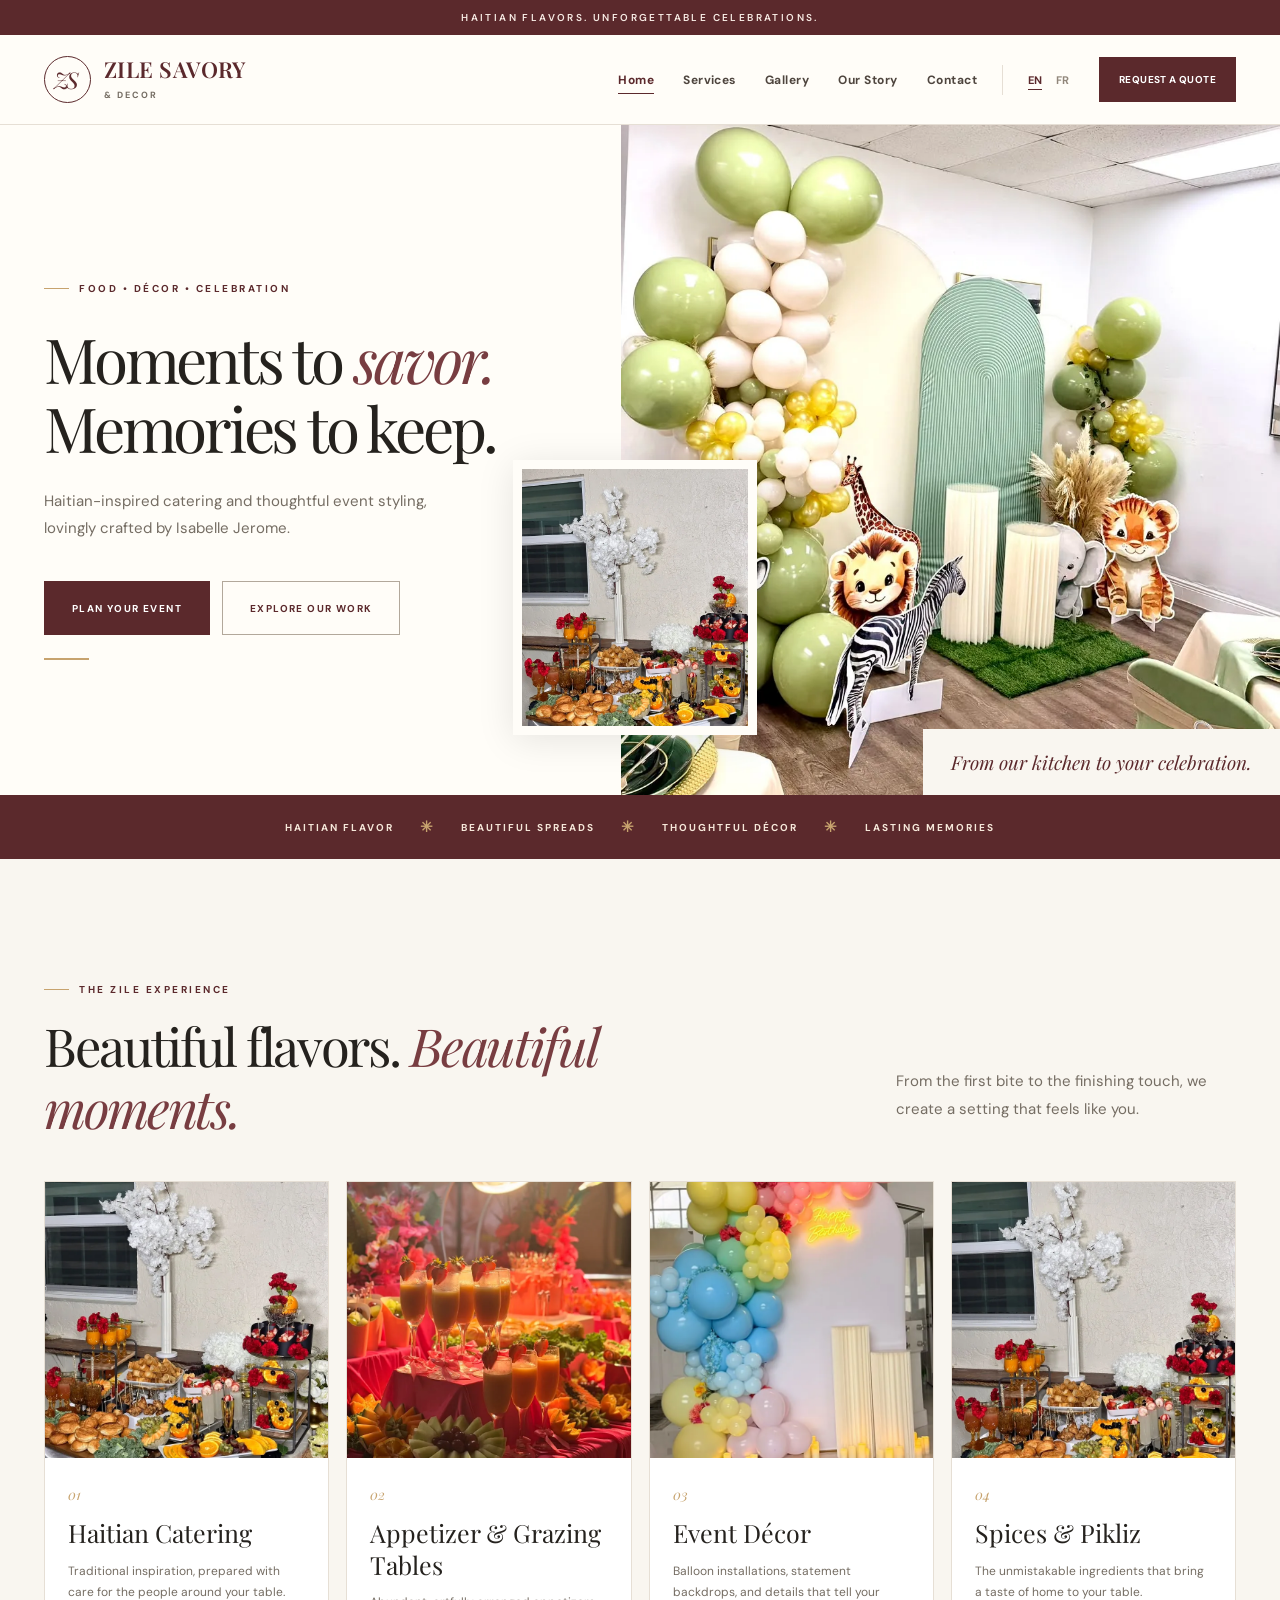
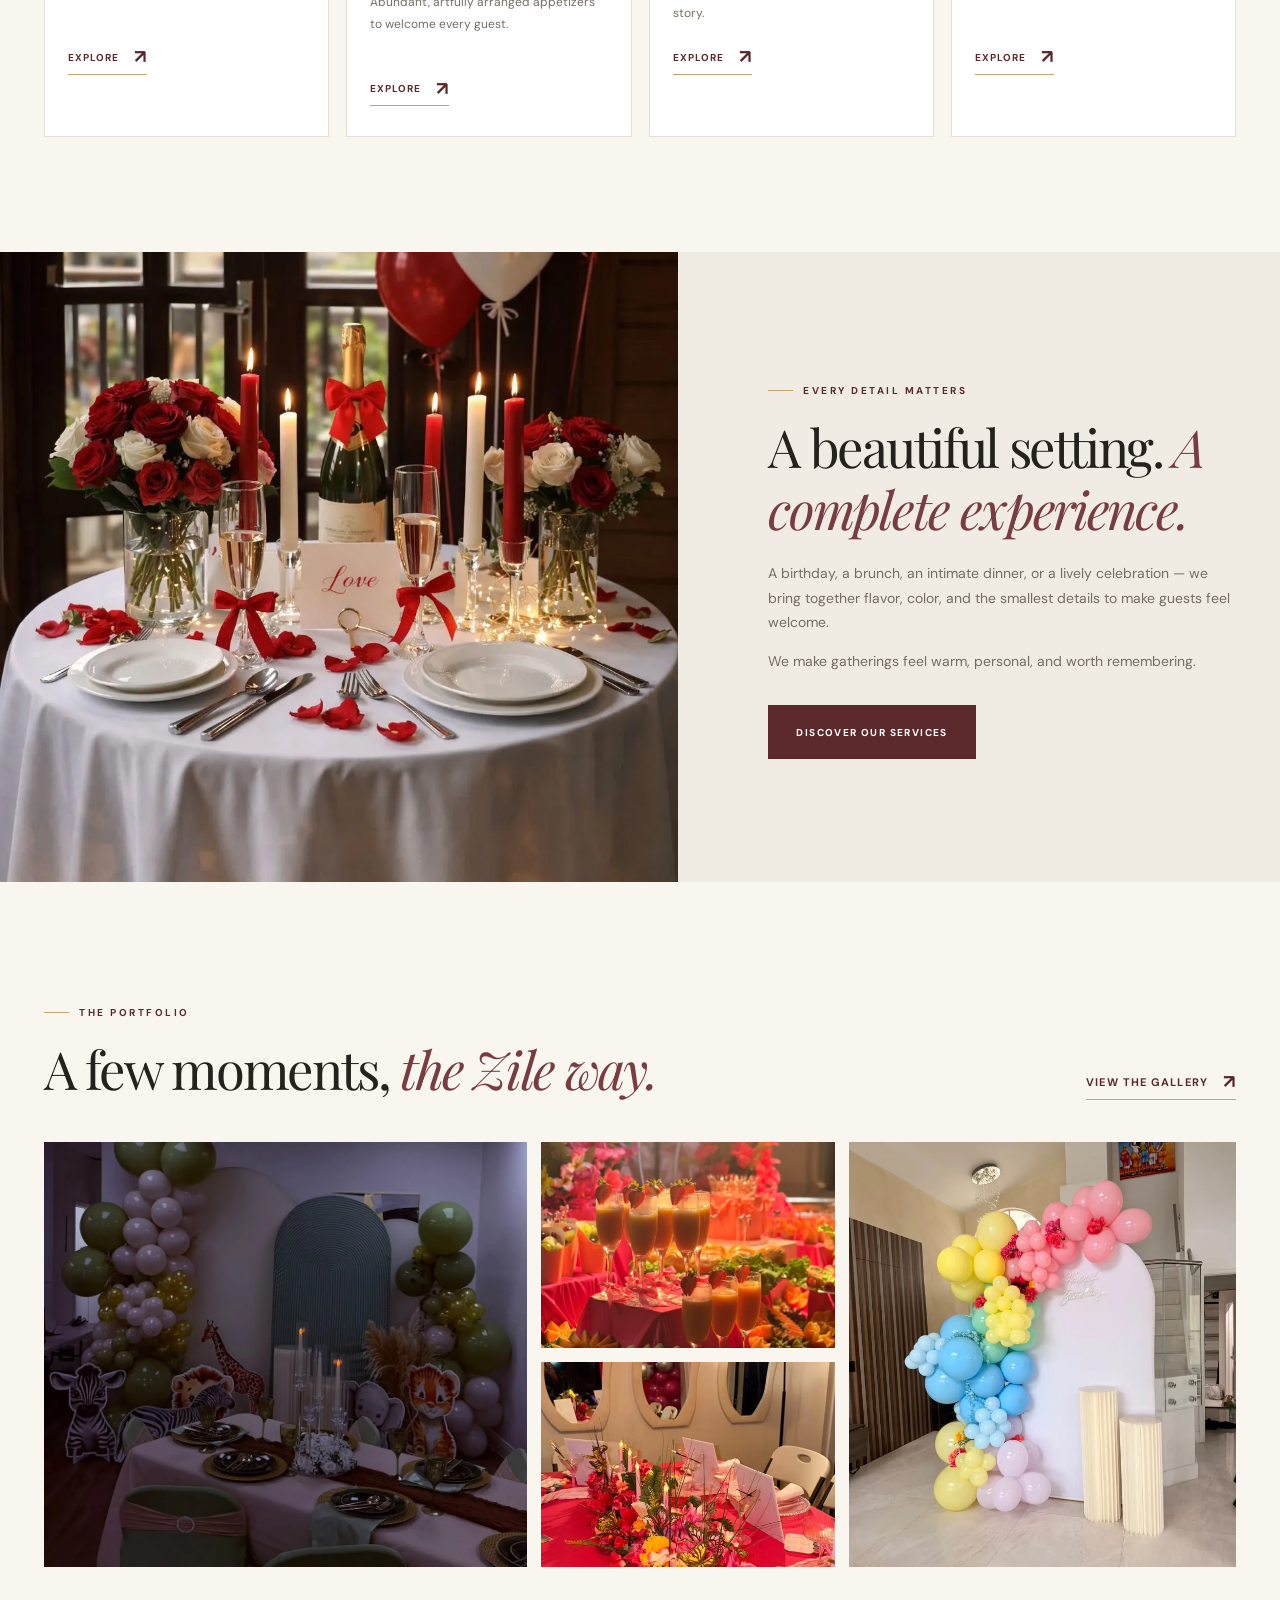
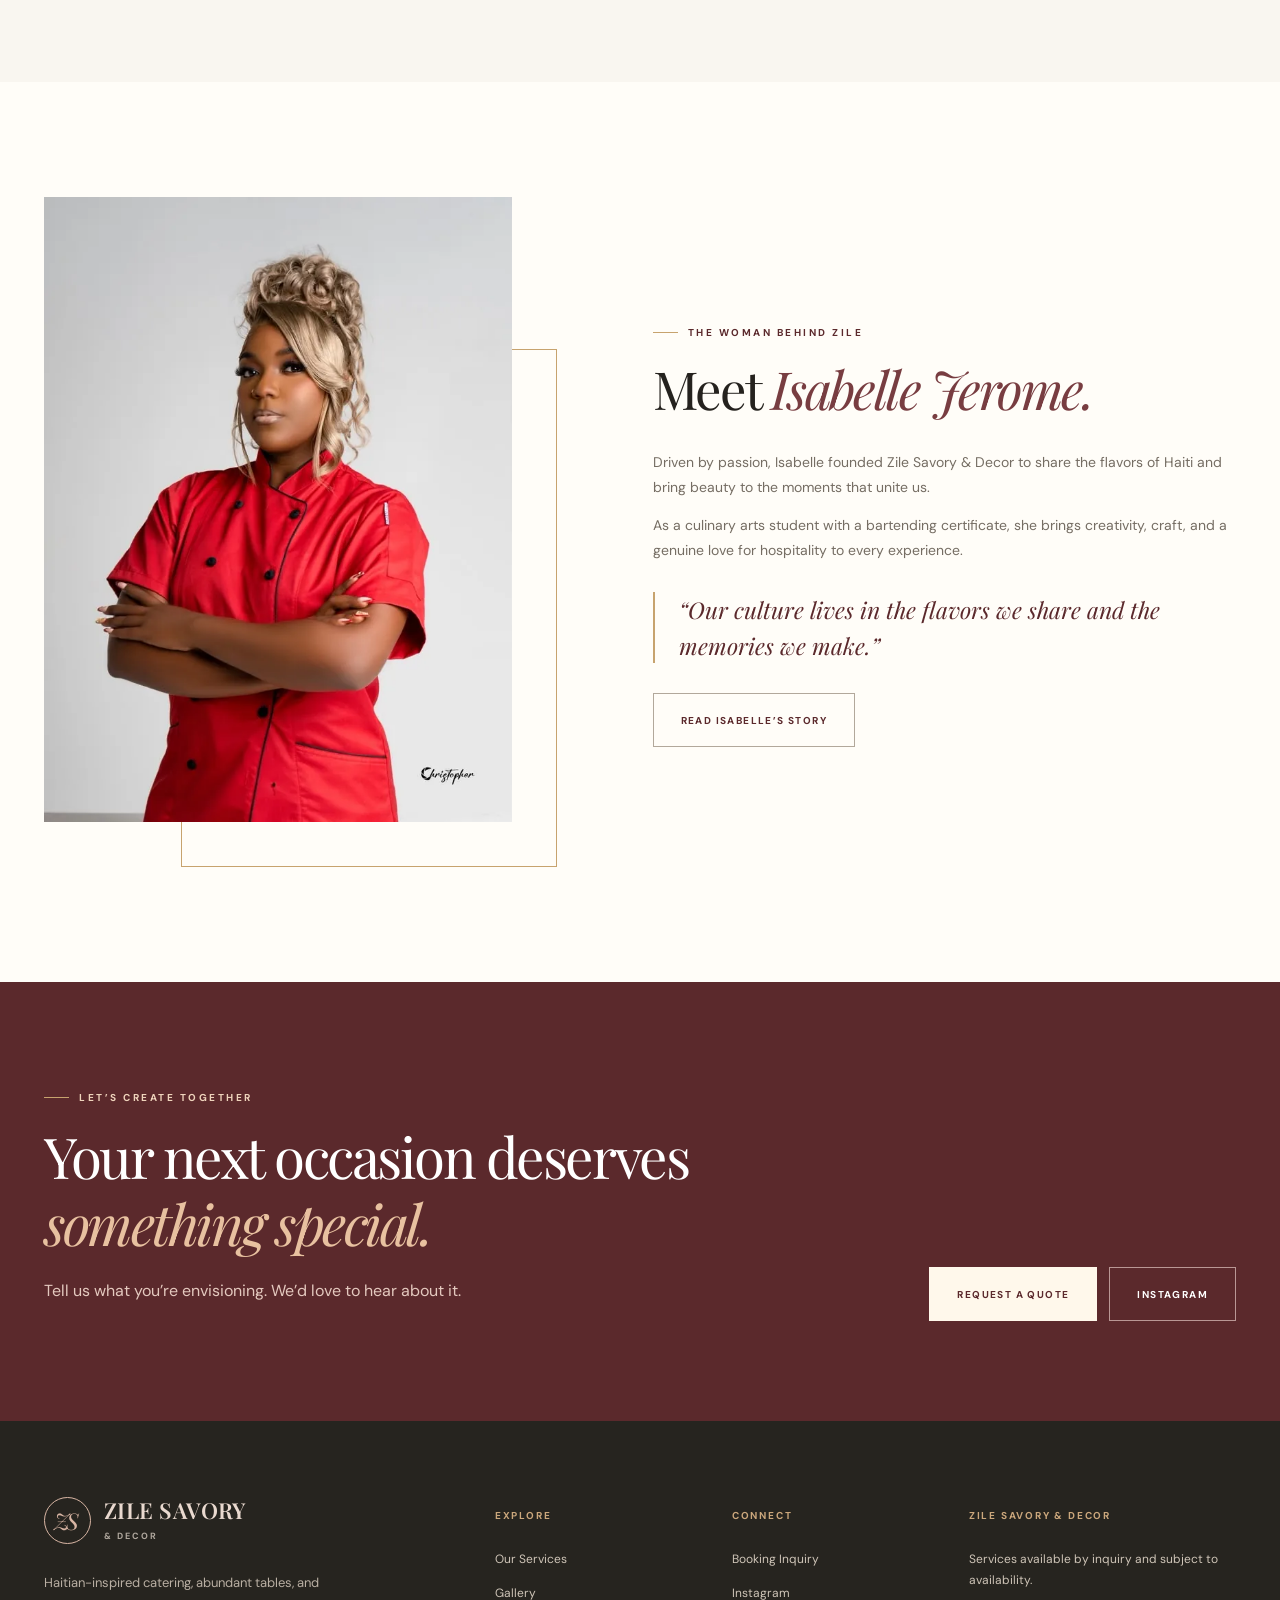
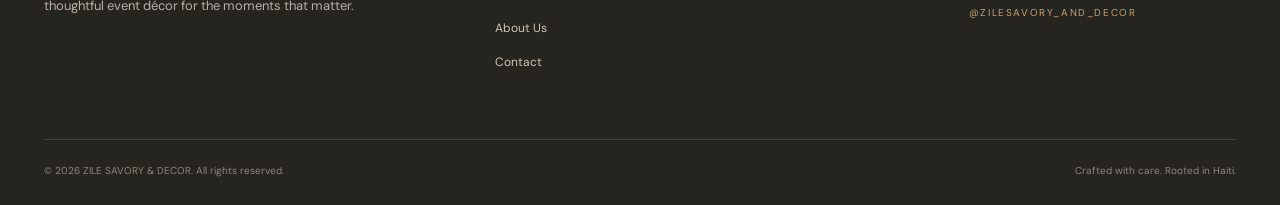
==== index.html @ 5a70cb12 "Launch Zile Savory & Decor bilingual website with portfolio photos" ====
<!doctype html><html lang="en"><head><meta charset="utf-8"><meta name="viewport" content="width=device-width, initial-scale=1"><meta name="theme-color" content="#5b292c"><title>ZILE SAVORY & DECOR | Haitian Catering & Event Décor</title><meta name="description" content="Zile Savory &amp; Decor by Isabelle Jerome: Haitian-inspired catering, elegant appetizer tables, event decorations, and authentic flavors."><meta property="og:type" content="website"><meta property="og:title" content="ZILE SAVORY &amp; DECOR | Haitian Catering &amp; Event Décor"><meta property="og:description" content="Zile Savory &amp; Decor by Isabelle Jerome: Haitian-inspired catering, elegant appetizer tables, event decorations, and authentic flavors."><meta property="og:image" content="assets/hero-decor.webp"><link rel="icon" href="assets/favicon.svg" type="image/svg+xml"><link rel="stylesheet" href="css/style.css"><link rel="preconnect" href="https://fonts.googleapis.com"><link rel="preconnect" href="https://fonts.gstatic.com" crossorigin>
<script type="application/ld+json">{"@context":"https://schema.org","@type":"Organization","name":"ZILE SAVORY & DECOR","description":"Haitian-inspired catering and event decoration by Isabelle Jerome.","founder":{"@type":"Person","name":"Isabelle Jerome"},"sameAs":["https://www.instagram.com/zilesavory_and_decor/"]}</script></head><body data-page="home"><a class="skip-link" href="#main">Skip to content</a><div class="topline" data-i18n="topline">Haitian flavors. Unforgettable celebrations.</div>
<header class="site-header"><div class="container header-inner"><a class="brand" href="index.html" aria-label="Zile Savory and Decor home"><span class="brand-symbol" aria-hidden="true">ZS</span><span><span class="brand-name">ZILE SAVORY</span><span class="brand-sub">&amp; DECOR</span></span></a>
<div class="header-right"><nav class="nav" id="main-nav" aria-label="Main navigation"><a class="nav-link" href="index.html" aria-current=page data-i18n="nav.home">Home</a><a class="nav-link" href="services.html"  data-i18n="nav.services">Services</a><a class="nav-link" href="gallery.html"  data-i18n="nav.gallery">Gallery</a><a class="nav-link" href="about.html"  data-i18n="nav.about">Our Story</a><a class="nav-link" href="contact.html"  data-i18n="nav.contact">Contact</a></nav><div class="language-switch" aria-label="Language"><button type="button" data-language="en" aria-pressed="true">EN</button><button type="button" data-language="fr" aria-pressed="false">FR</button></div><a class="header-cta" href="https://form.jotform.com/261891107330048" target="_blank" rel="noopener noreferrer" data-i18n="nav.quote">Request a Quote</a><button type="button" class="menu-toggle" aria-expanded="false" aria-label="Open menu" aria-controls="main-nav"><span class="menu-lines"></span></button></div></div></header><main id="main">
<section class="hero"><div class="hero-grid"><div class="hero-content"><span class="kicker" data-i18n="hero.kicker">Food • Décor • Celebration</span><h1 class="display" data-i18n-html="hero.title">Moments to <em>savor.</em> Memories to keep.</h1><p class="body-intro" data-i18n="hero.intro">Haitian-inspired catering and thoughtful event styling, lovingly crafted by Isabelle Jerome.</p><div class="hero-actions"><a class="btn btn-primary" href="https://form.jotform.com/261891107330048" target="_blank" rel="noopener noreferrer" data-i18n="action.plan">Plan Your Event</a><a class="btn btn-outline" href="gallery.html" data-i18n="action.work">Explore Our Work</a></div><div class="accent-rule"></div></div>
<div class="hero-image-wrap"><img class="hero-main" src="assets/hero-decor.webp" alt="Sage green and cream safari balloon event decor" fetchpriority=high decoding="async" width="900" height="1100"><img class="hero-second" src="assets/catering-buffet.webp" alt="Beautifully arranged colorful catering buffet" fetchpriority=high decoding="async" width="900" height="1100"><div class="hero-image-caption" data-i18n="hero.caption">From our kitchen to your celebration.</div></div></div></section>
<div class="strip"><div class="container strip-inner"><span data-i18n="strip.one">Haitian Flavor</span><i>✳</i><span data-i18n="strip.two">Beautiful Spreads</span><i>✳</i><span data-i18n="strip.three">Thoughtful Décor</span><i>✳</i><span data-i18n="strip.four">Lasting Memories</span></div></div>
<section class="section"><div class="container"><div class="section-header"><div><span class="kicker" data-i18n="services.kicker">The Zile Experience</span><h2 class="section-title" data-i18n-html="services.title">Beautiful flavors. <em>Beautiful moments.</em></h2></div><p class="body-intro" data-i18n="services.intro">From the first bite to the finishing touch, we create a setting that feels like you.</p></div><div class="service-grid">
<article class="service-card"><a href="services.html"><div class="image-frame"><img class="" src="assets/catering-spread.webp" alt="Catered buffet of fruit, pastries, and appetizers" loading=lazy decoding="async" width="900" height="1100"></div></a><div class="service-card-body"><span class="service-number">01</span><h3 data-i18n="services.catering">Haitian Catering</h3><p data-i18n="services.catering.desc">Traditional inspiration, prepared with care for the people around your table.</p><a class="text-link" href="services.html"><span data-i18n="action.learn">Explore</span> <span class="arrow" aria-hidden="true">↗</span></a></div></article>
<article class="service-card"><a href="services.html"><div class="image-frame"><img class="" src="assets/pink-catering.webp" alt="Styled celebratory appetizer and drinks station" loading=lazy decoding="async" width="900" height="1100"></div></a><div class="service-card-body"><span class="service-number">02</span><h3 data-i18n="services.grazing">Appetizer & Grazing Tables</h3><p data-i18n="services.grazing.desc">Abundant, artfully arranged appetizers to welcome every guest.</p><a class="text-link" href="services.html"><span data-i18n="action.learn">Explore</span> <span class="arrow" aria-hidden="true">↗</span></a></div></article>
<article class="service-card"><a href="services.html"><div class="image-frame"><img class="" src="assets/pastel-celebration.webp" alt="Colorful balloon installation around birthday backdrop" loading=lazy decoding="async" width="900" height="1100"></div></a><div class="service-card-body"><span class="service-number">03</span><h3 data-i18n="services.decor">Event Décor</h3><p data-i18n="services.decor.desc">Balloon installations, statement backdrops, and details that tell your story.</p><a class="text-link" href="services.html"><span data-i18n="action.learn">Explore</span> <span class="arrow" aria-hidden="true">↗</span></a></div></article>
<article class="service-card"><a href="services.html"><div class="image-frame"><img class="" src="assets/catering-buffet.webp" alt="Haitian-inspired culinary display with vibrant food" loading=lazy decoding="async" width="900" height="1100"></div></a><div class="service-card-body"><span class="service-number">04</span><h3 data-i18n="services.pikliz">Spices & Pikliz</h3><p data-i18n="services.pikliz.desc">The unmistakable ingredients that bring a taste of home to your table.</p><a class="text-link" href="services.html"><span data-i18n="action.learn">Explore</span> <span class="arrow" aria-hidden="true">↗</span></a></div></article>
</div></div></section>
<section class="pale-section story-split"><div><img class="story-photo" src="assets/romantic-dining.webp" alt="Elegant romantic dinner with red roses, candles, white tablecloth, and balloons" loading=lazy decoding="async" width="900" height="1100"></div><div class="story-copy"><span class="kicker" data-i18n="story.kicker">Every Detail Matters</span><h2 class="section-title" data-i18n-html="story.title">A beautiful setting. <em>A complete experience.</em></h2><p data-i18n="story.text1">A birthday, a brunch, an intimate dinner, or a lively celebration — we bring together flavor, color, and the smallest details to make guests feel welcome.</p><p data-i18n="story.text2">We make gatherings feel warm, personal, and worth remembering.</p><a class="btn btn-primary" href="services.html" data-i18n="story.cta">Discover Our Services</a></div></section>
<section class="section"><div class="container"><div class="section-header"><div><span class="kicker" data-i18n="gallery.kicker">The Portfolio</span><h2 class="section-title" data-i18n-html="gallery.title">A few moments, <em>the Zile way.</em></h2></div><a class="text-link" href="gallery.html"><span data-i18n="gallery.all">View the Gallery</span> <span class="arrow">↗</span></a></div><div class="gallery-preview"><a href="gallery.html"><img class="" src="assets/safari-party.webp" alt="Safari first birthday event styling with green balloons" loading=lazy decoding="async" width="900" height="1100"><span class="gallery-overlay" data-i18n="gallery.decor">Event Décor</span></a><div class="mini-column"><a href="gallery.html"><img class="" src="assets/pink-catering.webp" alt="Vivid pink catering display and drinks" loading=lazy decoding="async" width="900" height="1100"><span class="gallery-overlay" data-i18n="gallery.food">Catering</span></a><a href="gallery.html"><img class="" src="assets/floral-tablescape.webp" alt="Pink floral table setting" loading=lazy decoding="async" width="900" height="1100"><span class="gallery-overlay" data-i18n="gallery.table">Table Styling</span></a></div><a href="gallery.html"><img class="" src="assets/pastel-details.webp" alt="Pastel balloon arrangement with white backdrop" loading=lazy decoding="async" width="900" height="1100"><span class="gallery-overlay" data-i18n="gallery.decor">Event Décor</span></a></div></div></section>
<section class="section founder-section"><div class="container founder-layout"><div class="founder-image"><img class="" src="assets/isabelle-chef-crossed.webp" alt="Isabelle Jerome in red chef uniform, arms crossed" loading=lazy decoding="async" width="900" height="1100"></div><div class="founder-copy"><span class="kicker" data-i18n="founder.kicker">The Woman Behind Zile</span><h2 class="section-title" data-i18n-html="founder.title">Meet <em>Isabelle Jerome.</em></h2><p data-i18n="founder.p1">Driven by passion, Isabelle founded Zile Savory & Decor to share the flavors of Haiti and bring beauty to the moments that unite us.</p><p data-i18n="founder.p2">As a culinary arts student with a bartending certificate, she brings creativity, craft, and a genuine love for hospitality to every experience.</p><blockquote class="quote" data-i18n="founder.quote">“Our culture lives in the flavors we share and the memories we make.”</blockquote><a class="btn btn-outline" href="about.html" data-i18n="founder.cta">Read Isabelle’s Story</a></div></div></section>
<section class="cta-band"><div class="container cta-layout"><div><span class="kicker kicker-light" data-i18n="cta.kicker">Let’s Create Together</span><h2 class="section-title" data-i18n-html="cta.title">Your next occasion deserves <em>something special.</em></h2><p data-i18n="cta.text">Tell us what you’re envisioning. We’d love to hear about it.</p></div><div class="cta-actions"><a class="btn btn-light" href="https://form.jotform.com/261891107330048" target="_blank" rel="noopener noreferrer" data-i18n="cta.quote">Request a Quote</a><a class="btn btn-outline-light" href="https://www.instagram.com/zilesavory_and_decor/" target="_blank" rel="noopener noreferrer" data-i18n="cta.instagram">Instagram</a></div></div></section></main><footer class="site-footer"><div class="container"><div class="footer-grid"><div><a class="brand" href="index.html"><span class="brand-symbol" aria-hidden="true">ZS</span><span><span class="brand-name">ZILE SAVORY</span><span class="brand-sub">&amp; DECOR</span></span></a><p class="footer-intro" data-i18n="footer.desc">Haitian-inspired catering, abundant tables, and thoughtful event décor for the moments that matter.</p></div>
<div><p class="footer-heading" data-i18n="footer.explore">Explore</p><div class="footer-links"><a href="services.html" data-i18n="footer.services">Our Services</a><a href="gallery.html" data-i18n="footer.gallery">Gallery</a><a href="about.html" data-i18n="footer.about">About Us</a><a href="contact.html" data-i18n="footer.contact">Contact</a></div></div>
<div><p class="footer-heading" data-i18n="footer.connect">Connect</p><div class="footer-links"><a href="https://form.jotform.com/261891107330048" target="_blank" rel="noopener noreferrer" data-i18n="footer.booking">Booking Inquiry</a><a href="https://www.instagram.com/zilesavory_and_decor/" target="_blank" rel="noopener noreferrer" data-i18n="footer.social">Instagram</a></div></div>
<div><p class="footer-heading">ZILE SAVORY &amp; DECOR</p><p class="footer-text" data-i18n="footer.availability">Services available by inquiry and subject to availability.</p><p class="announcement social-handle">@zilesavory_and_decor</p></div></div>
<div class="footer-bottom"><span>© <span data-year>2026</span> ZILE SAVORY &amp; DECOR. <span data-i18n="footer.rights">All rights reserved.</span></span><span>Crafted with care. Rooted in Haiti.</span></div></div></footer><script defer src="js/main.js"></script></body></html>
---- css/style.css ----
@import url('https://fonts.googleapis.com/css2?family=DM+Sans:wght@400;500;600;700&family=Playfair+Display:ital,wght@0,400;0,500;0,600;0,700;1,400;1,500&display=swap');
:root{--cream:#f9f6f0;--paper:#fffdf8;--ink:#25221e;--muted:#756d63;--wine:#5b292c;--wine2:#783d41;--olive:#4f5747;--gold:#c7a36e;--line:#e6dfd5;--serif:'Playfair Display',Georgia,serif;--sans:'DM Sans',Arial,sans-serif}
*{box-sizing:border-box}html{scroll-behavior:smooth}body{margin:0;color:var(--ink);font-family:var(--sans);background:var(--cream);-webkit-font-smoothing:antialiased}img{display:block;max-width:100%}button,input,select,textarea{font:inherit}a{color:inherit;text-decoration:none}button{cursor:pointer}h1,h2,h3,h4,p{margin-top:0}p{line-height:1.75}::selection{background:#e8d6c5;color:var(--wine)}.container{width:min(1290px,calc(100% - 88px));margin-inline:auto}.skip-link{position:absolute;left:16px;top:-100px;padding:12px;background:#fff;z-index:300}.skip-link:focus{top:16px}
.topline{background:var(--wine);color:#f7ebe4;text-align:center;font-size:10px;font-weight:600;letter-spacing:.24em;text-transform:uppercase;padding:11px 14px}.site-header{height:90px;background:var(--paper);border-bottom:1px solid var(--line);position:relative;z-index:100}.header-inner{height:100%;display:flex;justify-content:space-between;align-items:center;gap:24px}.brand{display:inline-flex;align-items:center;gap:13px;flex-shrink:0}.brand-symbol{border:1px solid var(--wine);border-radius:100px;width:47px;height:47px;display:grid;place-items:center;color:var(--wine);font:italic 23px var(--serif);letter-spacing:-.10em;padding-right:4px}.brand-name{font-family:var(--serif);font-size:22px;font-weight:600;line-height:1;letter-spacing:.02em;color:var(--wine)}.brand-sub{font-family:var(--sans);display:block;font-size:9px;text-transform:uppercase;letter-spacing:.23em;color:var(--muted);padding-top:6px;font-weight:700}.header-right{display:flex;align-items:center;gap:25px}.nav{display:flex;align-items:center;gap:29px}.nav-link{position:relative;color:#4e453e;font-size:12px;font-weight:700;letter-spacing:.04em;padding:15px 0}.nav-link::after{content:'';position:absolute;height:1px;left:0;bottom:9px;width:0;background:var(--wine);transition:width .2s}.nav-link:hover::after,.nav-link[aria-current="page"]::after{width:100%}.nav-link[aria-current="page"]{color:var(--wine)}.language-switch{display:flex;gap:4px;border-left:1px solid var(--line);padding-left:20px}.language-switch button{border:0;background:transparent;color:#91877b;padding:8px 5px;font-size:11px;font-weight:700}.language-switch button[aria-pressed="true"]{color:var(--wine);text-decoration:underline;text-underline-offset:5px}.header-cta{border:1px solid var(--wine);background:var(--wine);color:#fff;padding:15px 19px;letter-spacing:.04em;text-transform:uppercase;font-size:10px;font-weight:700;white-space:nowrap;transition:background .2s,color .2s}.header-cta:hover{background:transparent;color:var(--wine)}.menu-toggle{display:none;background:transparent;border:0;color:var(--wine);width:34px;height:34px;align-items:center;justify-content:center}.menu-lines{width:23px;height:2px;background:currentColor;position:relative;display:block}.menu-lines::before,.menu-lines::after{content:'';width:23px;height:2px;background:currentColor;position:absolute;left:0}.menu-lines::before{top:-7px}.menu-lines::after{top:7px}
.kicker{display:inline-flex;align-items:center;gap:10px;color:var(--wine);text-transform:uppercase;letter-spacing:.25em;font-size:10px;font-weight:700;line-height:1.7}.kicker::before{content:'';display:block;width:25px;height:1px;background:var(--gold)}.kicker-light{color:#ebd5bc}.display{font-family:var(--serif);font-weight:400;letter-spacing:-.052em;line-height:1.11}.display em,.section-title em{font-style:italic;font-weight:400;color:var(--wine2)}.section-title{font-family:var(--serif);font-weight:400;letter-spacing:-.044em;line-height:1.18;font-size:clamp(36px,4.1vw,60px);margin:17px 0 21px}.body-intro{font-size:15px;color:var(--muted);line-height:1.85;max-width:550px}.btn{display:inline-flex;justify-content:center;align-items:center;gap:15px;min-height:54px;padding:16px 27px;border:1px solid transparent;font-weight:700;font-size:10px;text-transform:uppercase;letter-spacing:.14em;transition:background .25s,transform .25s,color .25s,border-color .25s}.btn:hover{transform:translateY(-2px)}.btn-primary{background:var(--wine);color:white;border-color:var(--wine)}.btn-primary:hover{background:var(--wine2)}.btn-outline{border-color:#b2a89b;color:var(--wine);background:transparent}.btn-outline:hover{border-color:var(--wine)}.btn-light{background:#fff8eb;color:var(--wine)}.btn-outline-light{color:#fff;border-color:#b99795}.btn-outline-light:hover{background:#fff;color:var(--wine)}.text-link{display:inline-flex;align-items:center;gap:15px;border-bottom:1px solid var(--gold);padding-bottom:10px;font-size:11px;font-weight:700;letter-spacing:.10em;text-transform:uppercase;color:var(--wine)}.arrow{font-size:19px;line-height:0}
.hero{background:var(--paper);overflow:hidden}.hero-grid{display:grid;grid-template-columns:44% 56%;min-height:670px}.hero-content{padding:100px 3vw 80px max(44px,calc((100vw - 1290px)/2));display:flex;flex-direction:column;justify-content:center;align-items:flex-start}.hero-content h1{font-size:clamp(48px,4.85vw,81px);max-width:690px;margin:28px -85px 25px 0;position:relative;z-index:1}.hero-content .body-intro{max-width:430px}.hero-actions{display:flex;gap:12px;flex-wrap:wrap;margin-top:23px}.hero-image-wrap{position:relative;min-height:670px}.hero-main{position:absolute;inset:0 0 0 8%;width:92%;height:100%;object-fit:cover;object-position:50% 50%}.hero-second{position:absolute;left:-7%;bottom:9%;width:34%;height:41%;object-fit:cover;object-position:center;border:9px solid var(--paper);box-shadow:0 5px 35px #0000001a}.hero-image-caption{position:absolute;bottom:0;right:0;padding:20px 28px;background:var(--cream);font-family:var(--serif);font-size:19px;font-style:italic;color:var(--wine)}.accent-rule{width:45px;height:2px;background:var(--gold);margin-top:23px}
.strip{background:var(--wine);color:#f6e8da;padding:22px 0}.strip-inner{display:flex;justify-content:center;align-items:center;gap:26px;text-align:center;flex-wrap:wrap;font-size:10px;letter-spacing:.20em;text-transform:uppercase;font-weight:700}.strip i{font-style:normal;color:var(--gold);font-size:15px}
.section{padding:115px 0}.section-compact{padding:85px 0}.section-header{display:flex;justify-content:space-between;align-items:end;gap:20px;margin-bottom:42px}.section-header .section-title{max-width:670px;margin-bottom:0}.section-header .body-intro{max-width:340px}.service-grid{display:grid;grid-template-columns:repeat(4,minmax(0,1fr));gap:17px}.service-card{background:#fff;border:1px solid var(--line);transition:transform .25s,box-shadow .25s}.service-card:hover{transform:translateY(-4px);box-shadow:0 12px 30px #382c2214}.service-card .image-frame{height:276px;overflow:hidden}.service-card img{width:100%;height:100%;object-fit:cover;transition:transform .5s}.service-card:hover img{transform:scale(1.035)}.service-card-body{padding:26px 23px 30px}.service-number{font-family:var(--serif);font-style:italic;color:var(--gold);font-size:14px}.service-card h3{font:400 25px/1.27 var(--serif);margin:12px 0}.service-card p{font-size:12px;color:var(--muted);line-height:1.78;margin-bottom:20px;min-height:64px}.service-card .text-link{font-size:10px}.pale-section{background:#f1ece3}.story-split{display:grid;grid-template-columns:53% 47%;align-items:center}.story-photo{height:630px;width:100%;object-fit:cover}.story-copy{padding:70px max(42px,calc((100vw - 1290px)/2)) 70px 90px}.story-copy p{max-width:470px;color:var(--muted);font-size:14px}.story-copy .btn{margin-top:18px}.photo-kicker{margin:14px 0 0;font-size:10px;letter-spacing:.18em;color:var(--muted);text-transform:uppercase}.gallery-preview{display:grid;grid-template-columns:1.25fr .76fr 1fr;grid-template-rows:minmax(0,1fr);gap:14px;height:425px}.gallery-preview a{display:block;overflow:hidden;position:relative;min-height:0;height:100%}.gallery-preview img{height:100%;width:100%;object-fit:cover;transition:transform .5s}.gallery-preview a:hover img{transform:scale(1.04)}.gallery-preview .mini-column{display:grid;min-height:0;gap:14px;grid-template-rows:minmax(0,1fr) minmax(0,1fr)}.gallery-overlay{position:absolute;inset:auto 0 0;background:linear-gradient(transparent,#1b1518aa);color:#fff;padding:38px 20px 17px;font-size:12px;font-weight:700;letter-spacing:.07em;opacity:0;transition:opacity .2s}.gallery-preview a:hover .gallery-overlay{opacity:1}.founder-section{background:var(--paper)}.founder-layout{display:grid;grid-template-columns:.88fr 1fr;gap:8%;align-items:center}.founder-image{position:relative;padding:0 45px 45px 0}.founder-image img{height:625px;width:100%;object-fit:cover;object-position:top center;position:relative;z-index:1}.founder-image::after{content:'';position:absolute;right:0;bottom:0;width:73%;height:77%;border:1px solid var(--gold)}.founder-copy .section-title{margin-bottom:30px}.founder-copy p{font-size:14px;color:var(--muted)}.signature{font:italic 30px var(--serif);color:var(--wine);margin:23px 0}.quote{border-left:2px solid var(--gold);padding-left:24px;font:italic 23px/1.55 var(--serif);color:var(--wine);margin:30px 0}.cta-band{background:var(--wine);padding:100px 0;color:#fff}.cta-layout{display:flex;align-items:end;justify-content:space-between;gap:28px}.cta-layout .section-title{font-size:clamp(40px,4.4vw,65px);max-width:750px;color:#fff}.cta-layout .section-title em{color:#e8c1a0}.cta-layout .kicker{color:#efd4bc}.cta-layout p{color:#e4c9bf;max-width:580px}.cta-actions{display:flex;gap:12px;flex-wrap:wrap}
.page-hero{background:var(--paper);padding:100px 0 90px}.page-hero .display{font-size:clamp(54px,6.3vw,98px);max-width:920px;margin:28px 0}.page-hero .body-intro{max-width:680px}.page-hero-inner{display:grid;grid-template-columns:62% 38%;align-items:end;gap:45px}.page-hero-image{aspect-ratio:1.09;object-fit:cover;width:100%;height:100%;max-height:350px}.page-note{font:italic 22px var(--serif);color:var(--wine);margin:0 0 8px}.service-feature{display:grid;grid-template-columns:1fr 1fr;gap:8%;align-items:center;margin-bottom:95px}.service-feature:nth-child(even) .service-feature-media{order:2}.service-feature:last-child{margin-bottom:0}.service-feature-media{position:relative}.service-feature-media img{width:100%;height:540px;object-fit:cover}.service-feature-copy{max-width:500px}.service-feature-copy .section-title{font-size:clamp(37px,4vw,58px)}.service-feature-copy p{color:var(--muted);font-size:14px}.service-feature-copy .text-link{margin-top:15px}.feature-eyebrow{font:italic 16px var(--serif);color:var(--gold);margin-bottom:20px}.service-feature.media-second{grid-template-columns:1fr 1fr}.service-feature.media-second .service-feature-media{order:2}.availability-note{background:#eee7dc;border-top:1px solid var(--line);padding:45px;text-align:center;font-size:13px;color:var(--muted)}
.gallery-page-controls{display:flex;gap:8px;flex-wrap:wrap;margin-bottom:35px}.filter-btn{border:1px solid #cfc7be;background:transparent;color:#6c625b;font-size:11px;font-weight:700;padding:12px 20px;letter-spacing:.08em;text-transform:uppercase}.filter-btn[aria-pressed="true"]{border-color:var(--wine);background:var(--wine);color:#fff}.portfolio-grid{display:grid;grid-template-columns:repeat(3,minmax(0,1fr));gap:17px}.portfolio-card{margin:0;position:relative;cursor:zoom-in}.portfolio-card[hidden]{display:none}.portfolio-card img{width:100%;height:420px;object-fit:cover;transition:filter .2s}.portfolio-card:hover img{filter:brightness(.88)}.portfolio-card figcaption{display:flex;justify-content:space-between;gap:12px;padding:16px 2px 30px;font:16px var(--serif)}.portfolio-card .category{font:600 10px var(--sans);text-transform:uppercase;letter-spacing:.15em;color:var(--muted)}.lightbox{position:fixed;inset:0;z-index:1000;background:#191411ef;display:none;align-items:center;justify-content:center;flex-direction:column;padding:55px 20px 25px}.lightbox.is-open{display:flex}.lightbox img{width:auto;max-width:92vw;max-height:80vh;object-fit:contain}.lightbox-close{position:absolute;right:24px;top:15px;color:#fff;background:transparent;border:1px solid #ffffff55;padding:9px 15px;font-size:22px}.lightbox-caption{color:#f6eee5;margin:18px 0 0;font-size:12px}
.about-grid{display:grid;grid-template-columns:42% 49%;gap:9%;align-items:center}.about-grid img{width:100%;height:710px;object-fit:cover;object-position:top}.about-grid p{color:var(--muted);font-size:14px}.about-grid .section-title{font-size:clamp(40px,4.8vw,67px)}.portrait-pair{display:grid;grid-template-columns:1.1fr .9fr;gap:17px;margin-top:75px}.portrait-pair img{height:570px;width:100%;object-fit:cover;object-position:top}.values-grid{display:grid;grid-template-columns:repeat(3,1fr);gap:24px}.value-card{border-top:1px solid var(--gold);padding:26px 20px 0 0}.value-card span{font:italic 20px var(--serif);color:var(--wine)}.value-card h3{font:400 29px var(--serif);margin:16px 0 10px}.value-card p{font-size:13px;color:var(--muted)}
.contact-grid{display:grid;grid-template-columns:1fr .88fr;gap:9%;align-items:start}.contact-card{background:#fff;border:1px solid var(--line);padding:50px}.contact-card h2{font:400 43px/1.2 var(--serif);margin:0 0 20px}.contact-card p{color:var(--muted);font-size:14px}.contact-links{display:grid;gap:11px;margin-top:28px}.contact-links .btn{width:100%;min-height:57px}.contact-contactline{border-top:1px solid var(--line);padding-top:25px;margin-top:28px}.contact-contactline strong{font:400 21px var(--serif);color:var(--wine)}.steps{list-style:none;margin:28px 0 0;padding:0}.steps li{display:flex;gap:22px;border-top:1px solid var(--line);padding:23px 0}.steps li b{font:italic 26px var(--serif);color:var(--gold);font-weight:400}.steps h3{font:400 22px var(--serif);margin:1px 0 8px}.steps p{font-size:13px;color:var(--muted);margin:0}.contact-side-photo{height:430px;width:100%;object-fit:cover;margin-top:40px}.faq{margin-top:75px;display:grid;grid-template-columns:.75fr 1.25fr;gap:65px}.faq-item{border-top:1px solid var(--line);padding:23px 0}.faq-item h3{font:400 23px var(--serif);margin-bottom:9px}.faq-item p{font-size:13px;color:var(--muted);margin:0}
.site-footer{background:#26241f;color:#eee9e1;padding:76px 0 28px}.footer-grid{display:grid;grid-template-columns:1.5fr .7fr .7fr 1fr;gap:50px}.site-footer .brand-name{color:#e9d9cf}.site-footer .brand-symbol{border-color:#d9b6a4;color:#d9b6a4}.site-footer .brand-sub{color:#b0a89e}.footer-intro{color:#b9afa3;font-size:13px;max-width:315px;margin-top:28px}.footer-heading{font-size:10px;letter-spacing:.18em;text-transform:uppercase;font-weight:700;color:#cba77c;margin:10px 0 24px}.footer-links{display:grid;gap:13px}.footer-links a,.footer-text{color:#cfc5b8;font-size:12px;line-height:1.8}.footer-links a:hover{color:#fff}.footer-bottom{display:flex;justify-content:space-between;gap:16px;border-top:1px solid #49423b;margin-top:65px;padding-top:24px;color:#8e877d;font-size:10px}.social-handle{word-break:break-word}.announcement{font-size:10px;text-transform:uppercase;letter-spacing:.16em;color:var(--gold)}
@media(max-width:1200px){.container{width:min(1150px,calc(100% - 64px))}.nav{gap:18px}.header-right{gap:15px}.hero-content{padding-left:40px;padding-right:0}.hero-content h1{font-size:65px}.service-card .image-frame{height:235px}.service-card-body{padding:23px 18px}.service-card h3{font-size:22px}.story-copy{padding:65px 55px}.footer-grid{gap:27px}}
@media(max-width:980px){.site-header{height:78px}.menu-toggle{display:flex}.header-cta{display:none}.header-right{gap:12px}.nav{display:none;position:absolute;top:78px;left:0;right:0;background:var(--paper);border-bottom:1px solid var(--line);padding:20px 32px 32px;flex-direction:column;align-items:stretch;gap:5px;box-shadow:0 20px 35px #251a1712}.nav.is-open{display:flex}.nav-link{font-size:15px}.nav-link::after{display:none}.language-switch{border:0;padding:0}.hero-grid{grid-template-columns:1fr 1fr;min-height:580px}.hero-image-wrap{min-height:580px}.hero-content h1{font-size:clamp(46px,6vw,70px);margin-right:-65px}.hero-content{padding:60px 0 60px 35px}.hero-second{width:46%;height:32%}.service-grid{grid-template-columns:repeat(2,1fr)}.service-card .image-frame{height:290px}.story-split{grid-template-columns:1fr 1fr}.story-photo{height:520px}.story-copy{padding:50px 35px}.founder-layout{gap:6%}.founder-image img{height:530px}.section{padding:85px 0}.gallery-preview{height:345px}.footer-grid{grid-template-columns:1fr 1fr}.service-feature{gap:6%}.service-feature-media img{height:450px}.portfolio-card img{height:335px}.contact-grid{gap:5%}.contact-card{padding:32px}}
@media(max-width:680px){.container{width:calc(100% - 36px)}.topline{font-size:8px;letter-spacing:.13em;padding:9px}.site-header{height:73px}.brand{gap:9px}.brand-symbol{height:40px;width:40px;font-size:21px}.brand-name{font-size:18px}.brand-sub{font-size:7px}.nav{top:73px}.hero-grid{grid-template-columns:1fr}.hero-content{padding:66px 21px 60px}.hero-content h1{font-size:clamp(48px,10vw,66px);margin:18px 0 20px;max-width:650px}.hero-content .body-intro{font-size:14px}.hero-image-wrap{min-height:510px}.hero-main{left:0;width:100%;height:100%;object-position:center 45%}.hero-second{left:2%;bottom:7%;width:37%;height:41%;border:6px solid var(--paper)}.hero-image-caption{font-size:15px;padding:15px}.hero-actions{gap:9px}.hero-actions .btn{padding-inline:17px;min-height:49px;font-size:9px}.section{padding:70px 0}.section-compact{padding:57px 0}.section-header{display:block;margin-bottom:30px}.section-header .body-intro{margin-top:20px}.section-title{font-size:39px}.body-intro{font-size:14px}.service-grid{grid-template-columns:1fr 1fr;gap:10px}.service-card .image-frame{height:180px}.service-card-body{padding:17px 14px 20px}.service-card h3{font-size:19px}.service-card p{font-size:11px;min-height:88px}.service-card .text-link{font-size:9px}.strip{padding:15px 0}.strip-inner{gap:10px;font-size:8px;letter-spacing:.09em}.story-split{grid-template-columns:1fr}.story-photo{height:450px}.story-copy{padding:64px 23px}.gallery-preview{grid-template-columns:1fr 1fr;height:510px;gap:9px}.gallery-preview > a:first-child{grid-row:span 2}.gallery-preview > a:last-child{display:none}.gallery-preview .mini-column{gap:9px}.founder-layout{grid-template-columns:1fr;gap:45px}.founder-image{padding:0 24px 24px 0}.founder-image img{height:500px;object-position:center 15%}.founder-copy .section-title{margin-bottom:23px}.cta-band{padding:72px 0}.cta-layout{display:block}.cta-actions{margin-top:30px}.page-hero{padding:70px 0 60px}.page-hero-inner{grid-template-columns:1fr}.page-hero .display{font-size:clamp(51px,11vw,72px);margin:16px 0}.page-hero-image{max-height:310px;aspect-ratio:1.7}.service-feature,.service-feature.media-second{grid-template-columns:1fr;gap:25px;margin-bottom:75px}.service-feature:nth-child(even) .service-feature-media,.service-feature.media-second .service-feature-media{order:0}.service-feature-media img{height:420px}.service-feature-copy .section-title{font-size:40px}.portfolio-grid{grid-template-columns:1fr 1fr;gap:11px}.portfolio-card img{height:245px}.portfolio-card figcaption{font-size:14px;display:block}.portfolio-card .category{display:block;margin-top:5px}.about-grid{grid-template-columns:1fr;gap:45px}.about-grid img{height:490px}.portrait-pair{gap:10px;margin-top:40px}.portrait-pair img{height:310px}.values-grid{grid-template-columns:1fr;gap:25px}.value-card{padding-top:19px}.contact-grid{grid-template-columns:1fr;gap:45px}.contact-card{padding:28px 23px}.contact-card h2{font-size:37px}.contact-side-photo{height:350px}.faq{grid-template-columns:1fr;gap:10px;margin-top:60px}.footer-grid{grid-template-columns:1fr 1fr;gap:40px 24px}.footer-grid > div:first-child{grid-column:span 2}.site-footer{padding-top:60px}.footer-bottom{display:block;margin-top:50px}.footer-bottom span{display:block;margin:8px 0}.quote{font-size:22px}}
@media(max-width:385px){.service-grid{grid-template-columns:1fr}.service-card .image-frame{height:235px}.service-card p{min-height:0}.hero-content h1{font-size:46px}.portfolio-grid{grid-template-columns:1fr}.portfolio-card img{height:350px}}
@media(prefers-reduced-motion:reduce){html{scroll-behavior:auto}*,*::before,*::after{transition:none!important;animation:none!important}}
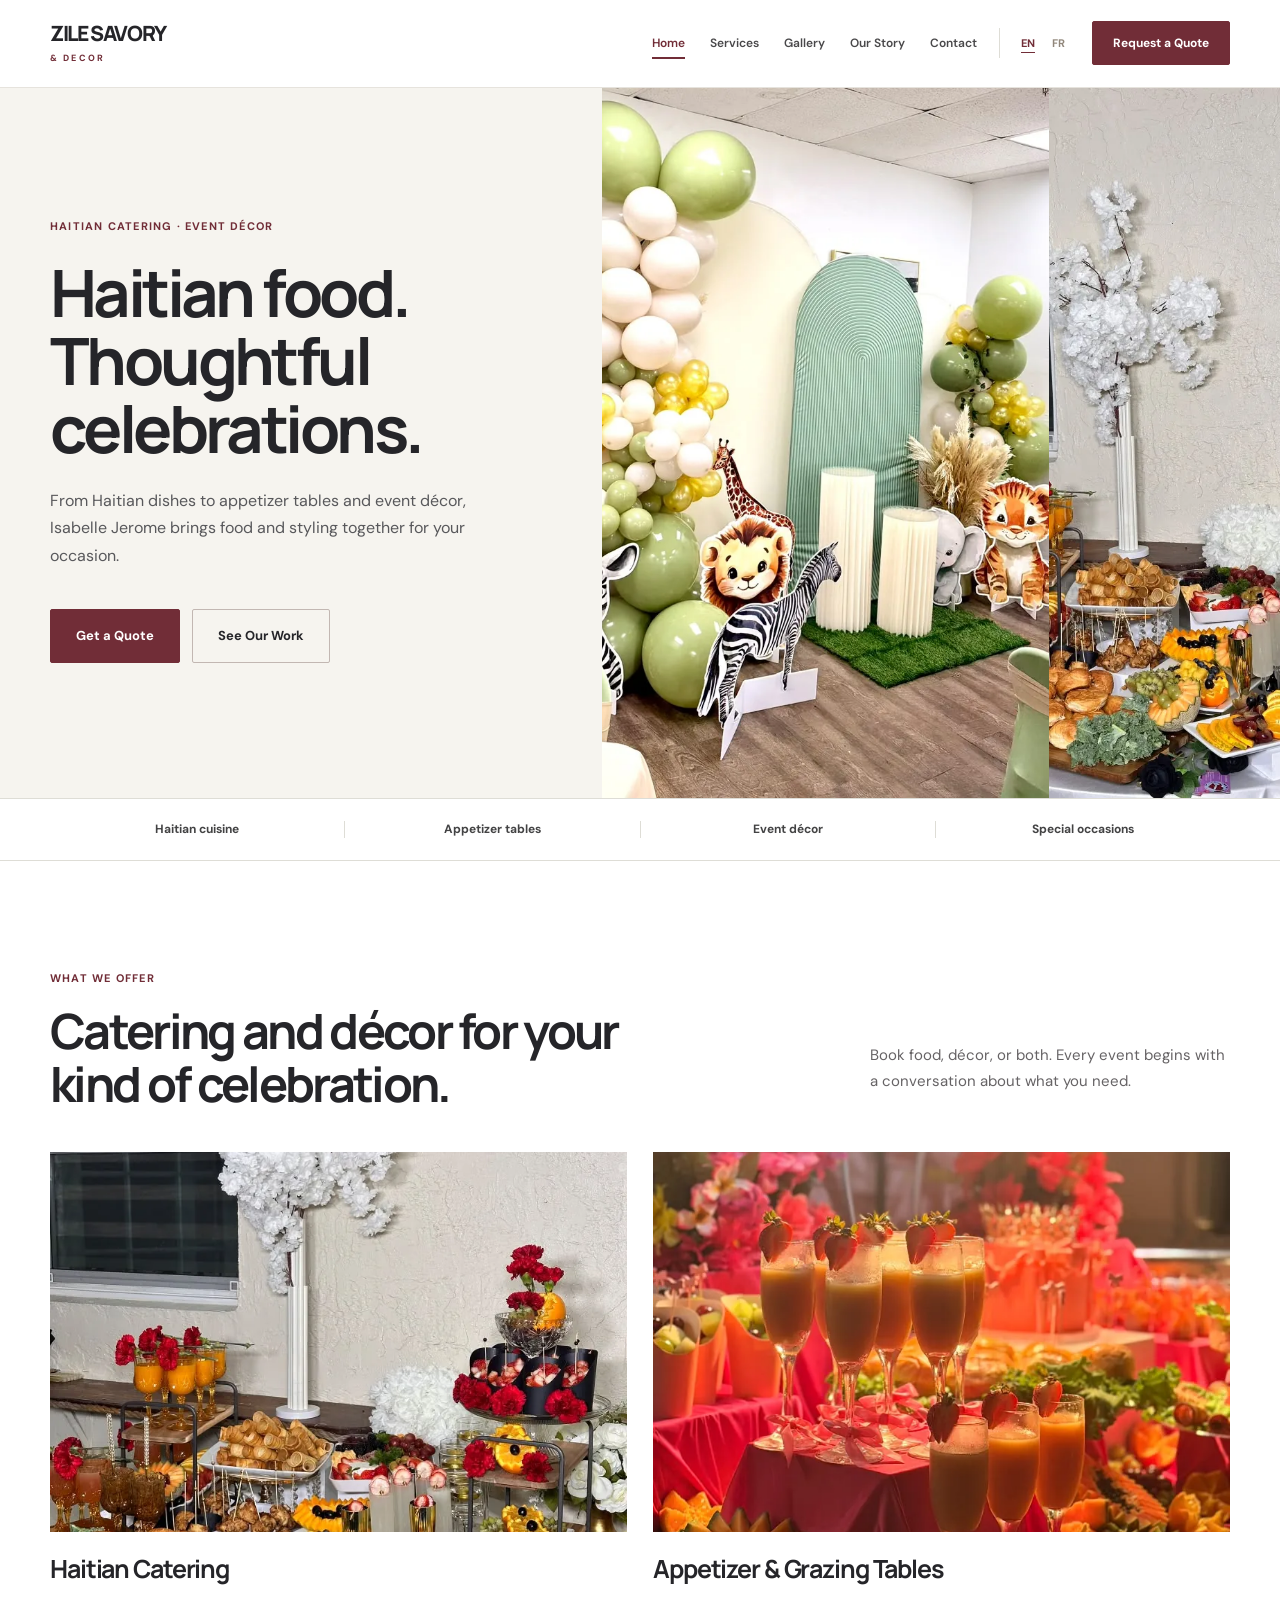
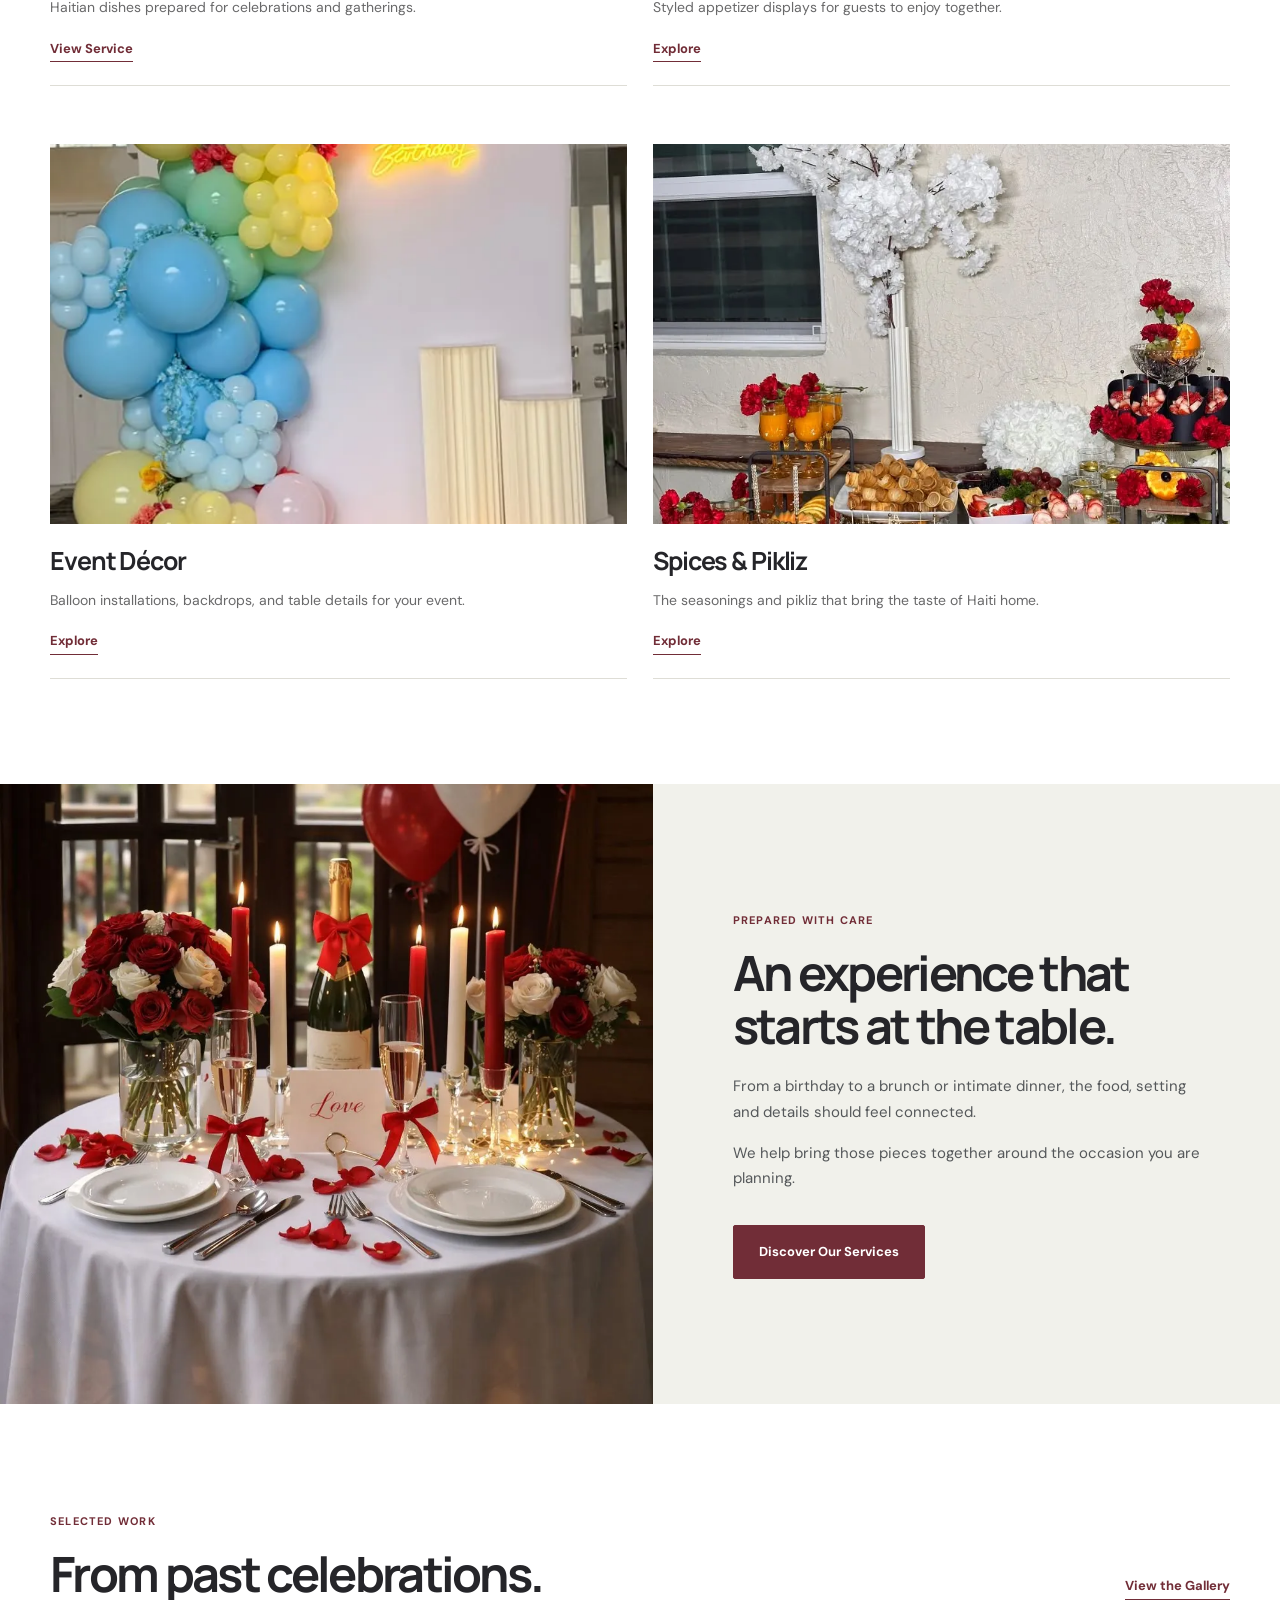
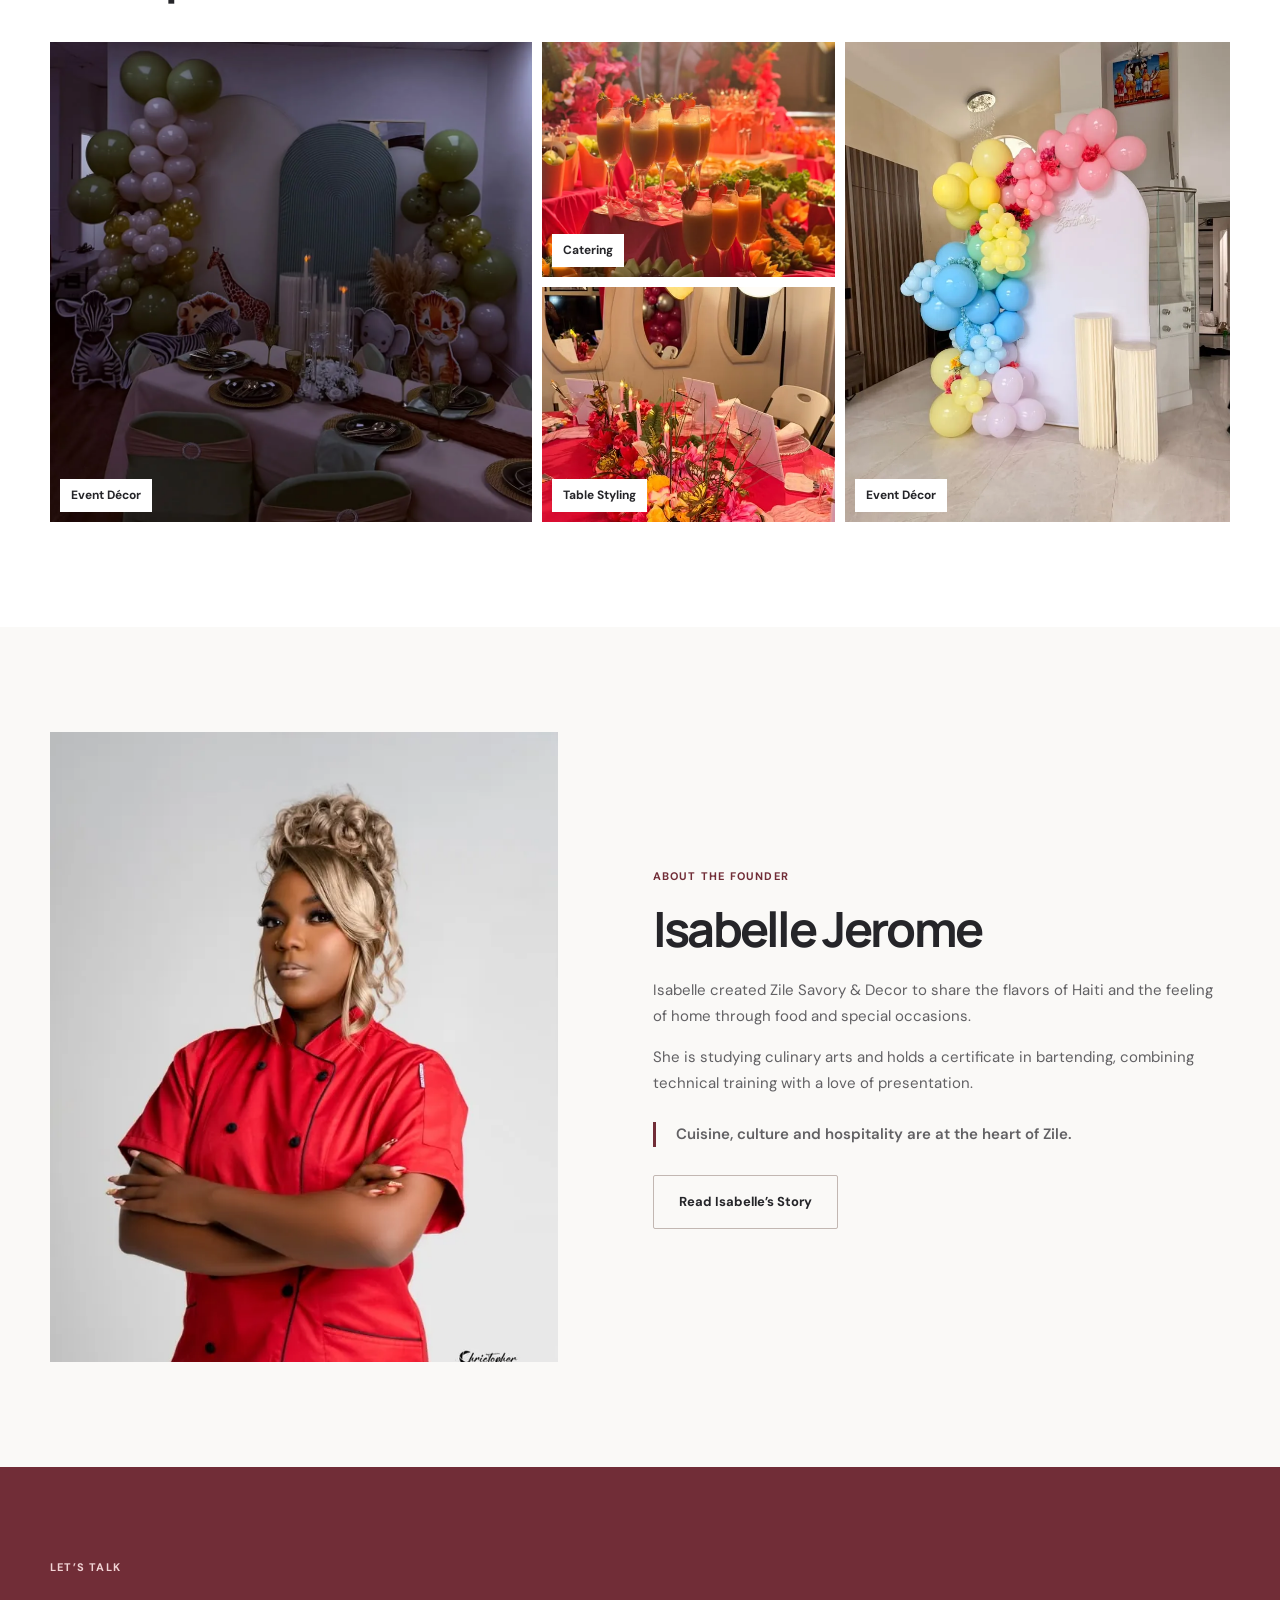
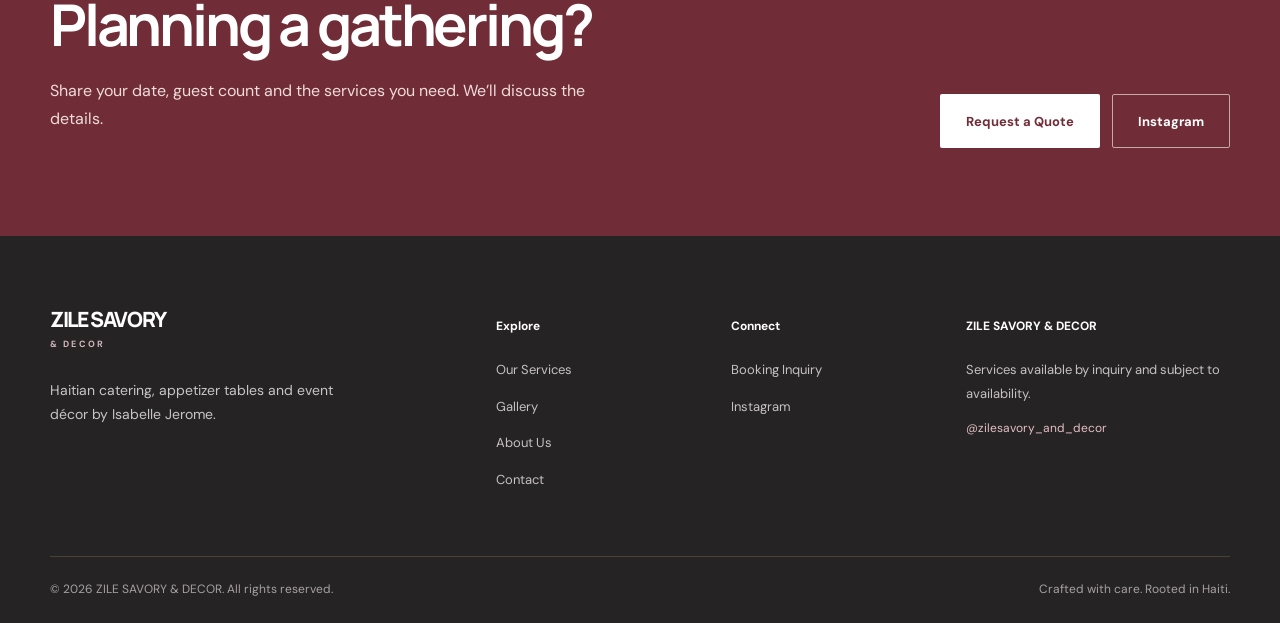
==== commit 268bd44b: "Modernize typography and layout for Zile Savory & Decor" ====
--- a/index.html
+++ b/index.html
@@ -1,20 +1,20 @@
-<!doctype html><html lang="en"><head><meta charset="utf-8"><meta name="viewport" content="width=device-width, initial-scale=1"><meta name="theme-color" content="#5b292c"><title>ZILE SAVORY & DECOR | Haitian Catering & Event Décor</title><meta name="description" content="Zile Savory &amp; Decor by Isabelle Jerome: Haitian-inspired catering, elegant appetizer tables, event decorations, and authentic flavors."><meta property="og:type" content="website"><meta property="og:title" content="ZILE SAVORY &amp; DECOR | Haitian Catering &amp; Event Décor"><meta property="og:description" content="Zile Savory &amp; Decor by Isabelle Jerome: Haitian-inspired catering, elegant appetizer tables, event decorations, and authentic flavors."><meta property="og:image" content="assets/hero-decor.webp"><link rel="icon" href="assets/favicon.svg" type="image/svg+xml"><link rel="stylesheet" href="css/style.css"><link rel="preconnect" href="https://fonts.googleapis.com"><link rel="preconnect" href="https://fonts.gstatic.com" crossorigin>
+<!doctype html><html lang="en"><head><meta charset="utf-8"><meta name="viewport" content="width=device-width, initial-scale=1"><meta name="theme-color" content="#5b292c"><title>ZILE SAVORY & DECOR | Haitian Catering & Event Décor</title><meta name="description" content="Zile Savory &amp; Decor by Isabelle Jerome: Haitian-inspired catering, elegant appetizer tables, event decorations, and authentic flavors."><meta property="og:type" content="website"><meta property="og:title" content="ZILE SAVORY &amp; DECOR | Haitian Catering &amp; Event Décor"><meta property="og:description" content="Zile Savory &amp; Decor by Isabelle Jerome: Haitian-inspired catering, elegant appetizer tables, event decorations, and authentic flavors."><meta property="og:image" content="assets/hero-decor.webp"><link rel="icon" href="assets/favicon.svg" type="image/svg+xml"><link rel="stylesheet" href="css/style.css"><link rel="stylesheet" href="css/refined.css"><link rel="preconnect" href="https://fonts.googleapis.com"><link rel="preconnect" href="https://fonts.gstatic.com" crossorigin>
 <script type="application/ld+json">{"@context":"https://schema.org","@type":"Organization","name":"ZILE SAVORY & DECOR","description":"Haitian-inspired catering and event decoration by Isabelle Jerome.","founder":{"@type":"Person","name":"Isabelle Jerome"},"sameAs":["https://www.instagram.com/zilesavory_and_decor/"]}</script></head><body data-page="home"><a class="skip-link" href="#main">Skip to content</a><div class="topline" data-i18n="topline">Haitian flavors. Unforgettable celebrations.</div>
 <header class="site-header"><div class="container header-inner"><a class="brand" href="index.html" aria-label="Zile Savory and Decor home"><span class="brand-symbol" aria-hidden="true">ZS</span><span><span class="brand-name">ZILE SAVORY</span><span class="brand-sub">&amp; DECOR</span></span></a>
 <div class="header-right"><nav class="nav" id="main-nav" aria-label="Main navigation"><a class="nav-link" href="index.html" aria-current=page data-i18n="nav.home">Home</a><a class="nav-link" href="services.html"  data-i18n="nav.services">Services</a><a class="nav-link" href="gallery.html"  data-i18n="nav.gallery">Gallery</a><a class="nav-link" href="about.html"  data-i18n="nav.about">Our Story</a><a class="nav-link" href="contact.html"  data-i18n="nav.contact">Contact</a></nav><div class="language-switch" aria-label="Language"><button type="button" data-language="en" aria-pressed="true">EN</button><button type="button" data-language="fr" aria-pressed="false">FR</button></div><a class="header-cta" href="https://form.jotform.com/261891107330048" target="_blank" rel="noopener noreferrer" data-i18n="nav.quote">Request a Quote</a><button type="button" class="menu-toggle" aria-expanded="false" aria-label="Open menu" aria-controls="main-nav"><span class="menu-lines"></span></button></div></div></header><main id="main">
-<section class="hero"><div class="hero-grid"><div class="hero-content"><span class="kicker" data-i18n="hero.kicker">Food • Décor • Celebration</span><h1 class="display" data-i18n-html="hero.title">Moments to <em>savor.</em> Memories to keep.</h1><p class="body-intro" data-i18n="hero.intro">Haitian-inspired catering and thoughtful event styling, lovingly crafted by Isabelle Jerome.</p><div class="hero-actions"><a class="btn btn-primary" href="https://form.jotform.com/261891107330048" target="_blank" rel="noopener noreferrer" data-i18n="action.plan">Plan Your Event</a><a class="btn btn-outline" href="gallery.html" data-i18n="action.work">Explore Our Work</a></div><div class="accent-rule"></div></div>
-<div class="hero-image-wrap"><img class="hero-main" src="assets/hero-decor.webp" alt="Sage green and cream safari balloon event decor" fetchpriority=high decoding="async" width="900" height="1100"><img class="hero-second" src="assets/catering-buffet.webp" alt="Beautifully arranged colorful catering buffet" fetchpriority=high decoding="async" width="900" height="1100"><div class="hero-image-caption" data-i18n="hero.caption">From our kitchen to your celebration.</div></div></div></section>
-<div class="strip"><div class="container strip-inner"><span data-i18n="strip.one">Haitian Flavor</span><i>✳</i><span data-i18n="strip.two">Beautiful Spreads</span><i>✳</i><span data-i18n="strip.three">Thoughtful Décor</span><i>✳</i><span data-i18n="strip.four">Lasting Memories</span></div></div>
-<section class="section"><div class="container"><div class="section-header"><div><span class="kicker" data-i18n="services.kicker">The Zile Experience</span><h2 class="section-title" data-i18n-html="services.title">Beautiful flavors. <em>Beautiful moments.</em></h2></div><p class="body-intro" data-i18n="services.intro">From the first bite to the finishing touch, we create a setting that feels like you.</p></div><div class="service-grid">
-<article class="service-card"><a href="services.html"><div class="image-frame"><img class="" src="assets/catering-spread.webp" alt="Catered buffet of fruit, pastries, and appetizers" loading=lazy decoding="async" width="900" height="1100"></div></a><div class="service-card-body"><span class="service-number">01</span><h3 data-i18n="services.catering">Haitian Catering</h3><p data-i18n="services.catering.desc">Traditional inspiration, prepared with care for the people around your table.</p><a class="text-link" href="services.html"><span data-i18n="action.learn">Explore</span> <span class="arrow" aria-hidden="true">↗</span></a></div></article>
-<article class="service-card"><a href="services.html"><div class="image-frame"><img class="" src="assets/pink-catering.webp" alt="Styled celebratory appetizer and drinks station" loading=lazy decoding="async" width="900" height="1100"></div></a><div class="service-card-body"><span class="service-number">02</span><h3 data-i18n="services.grazing">Appetizer & Grazing Tables</h3><p data-i18n="services.grazing.desc">Abundant, artfully arranged appetizers to welcome every guest.</p><a class="text-link" href="services.html"><span data-i18n="action.learn">Explore</span> <span class="arrow" aria-hidden="true">↗</span></a></div></article>
-<article class="service-card"><a href="services.html"><div class="image-frame"><img class="" src="assets/pastel-celebration.webp" alt="Colorful balloon installation around birthday backdrop" loading=lazy decoding="async" width="900" height="1100"></div></a><div class="service-card-body"><span class="service-number">03</span><h3 data-i18n="services.decor">Event Décor</h3><p data-i18n="services.decor.desc">Balloon installations, statement backdrops, and details that tell your story.</p><a class="text-link" href="services.html"><span data-i18n="action.learn">Explore</span> <span class="arrow" aria-hidden="true">↗</span></a></div></article>
-<article class="service-card"><a href="services.html"><div class="image-frame"><img class="" src="assets/catering-buffet.webp" alt="Haitian-inspired culinary display with vibrant food" loading=lazy decoding="async" width="900" height="1100"></div></a><div class="service-card-body"><span class="service-number">04</span><h3 data-i18n="services.pikliz">Spices & Pikliz</h3><p data-i18n="services.pikliz.desc">The unmistakable ingredients that bring a taste of home to your table.</p><a class="text-link" href="services.html"><span data-i18n="action.learn">Explore</span> <span class="arrow" aria-hidden="true">↗</span></a></div></article>
+<section class="hero"><div class="hero-grid"><div class="hero-content"><span class="kicker" data-i18n="hero.kicker">HAITIAN CATERING · EVENT DÉCOR</span><h1 class="display" data-i18n-html="hero.title">Haitian food. Thoughtful celebrations.</h1><p class="body-intro" data-i18n="hero.intro">From Haitian dishes to appetizer tables and event décor, Isabelle Jerome brings food and styling together for your occasion.</p><div class="hero-actions"><a class="btn btn-primary" href="https://form.jotform.com/261891107330048" target="_blank" rel="noopener noreferrer" data-i18n="action.plan">Get a Quote</a><a class="btn btn-outline" href="gallery.html" data-i18n="action.work">See Our Work</a></div><div class="accent-rule"></div></div>
+<div class="hero-image-wrap"><img class="hero-main" src="assets/hero-decor.webp" alt="Sage green and cream safari balloon event decor" fetchpriority=high decoding="async" width="900" height="1100"><img class="hero-second" src="assets/catering-buffet.webp" alt="Beautifully arranged colorful catering buffet" fetchpriority=high decoding="async" width="900" height="1100"><div class="hero-image-caption" data-i18n="hero.caption">Made with care by Isabelle.</div></div></div></section>
+<div class="strip"><div class="container strip-inner"><span data-i18n="strip.one">Haitian cuisine</span><span data-i18n="strip.two">Appetizer tables</span><span data-i18n="strip.three">Event décor</span><span data-i18n="strip.four">Special occasions</span></div></div>
+<section class="section"><div class="container"><div class="section-header"><div><span class="kicker" data-i18n="services.kicker">WHAT WE OFFER</span><h2 class="section-title" data-i18n-html="services.title">Catering and décor for your kind of celebration.</h2></div><p class="body-intro" data-i18n="services.intro">Book food, décor, or both. Every event begins with a conversation about what you need.</p></div><div class="service-grid">
+<article class="service-card"><a href="services.html"><div class="image-frame"><img class="" src="assets/catering-spread.webp" alt="Catered buffet of fruit, pastries, and appetizers" loading=lazy decoding="async" width="900" height="1100"></div></a><div class="service-card-body"><span class="service-number">01</span><h3 data-i18n="services.catering">Haitian Catering</h3><p data-i18n="services.catering.desc">Haitian dishes prepared for celebrations and gatherings.</p><a class="text-link" href="services.html"><span data-i18n="action.learn">View Service</span></a></div></article>
+<article class="service-card"><a href="services.html"><div class="image-frame"><img class="" src="assets/pink-catering.webp" alt="Styled celebratory appetizer and drinks station" loading=lazy decoding="async" width="900" height="1100"></div></a><div class="service-card-body"><span class="service-number">02</span><h3 data-i18n="services.grazing">Appetizer & Grazing Tables</h3><p data-i18n="services.grazing.desc">Styled appetizer displays for guests to enjoy together.</p><a class="text-link" href="services.html"><span data-i18n="action.learn">Explore</span></a></div></article>
+<article class="service-card"><a href="services.html"><div class="image-frame"><img class="" src="assets/pastel-celebration.webp" alt="Colorful balloon installation around birthday backdrop" loading=lazy decoding="async" width="900" height="1100"></div></a><div class="service-card-body"><span class="service-number">03</span><h3 data-i18n="services.decor">Event Décor</h3><p data-i18n="services.decor.desc">Balloon installations, backdrops, and table details for your event.</p><a class="text-link" href="services.html"><span data-i18n="action.learn">Explore</span></a></div></article>
+<article class="service-card"><a href="services.html"><div class="image-frame"><img class="" src="assets/catering-buffet.webp" alt="Haitian-inspired culinary display with vibrant food" loading=lazy decoding="async" width="900" height="1100"></div></a><div class="service-card-body"><span class="service-number">04</span><h3 data-i18n="services.pikliz">Spices & Pikliz</h3><p data-i18n="services.pikliz.desc">The seasonings and pikliz that bring the taste of Haiti home.</p><a class="text-link" href="services.html"><span data-i18n="action.learn">Explore</span></a></div></article>
 </div></div></section>
-<section class="pale-section story-split"><div><img class="story-photo" src="assets/romantic-dining.webp" alt="Elegant romantic dinner with red roses, candles, white tablecloth, and balloons" loading=lazy decoding="async" width="900" height="1100"></div><div class="story-copy"><span class="kicker" data-i18n="story.kicker">Every Detail Matters</span><h2 class="section-title" data-i18n-html="story.title">A beautiful setting. <em>A complete experience.</em></h2><p data-i18n="story.text1">A birthday, a brunch, an intimate dinner, or a lively celebration — we bring together flavor, color, and the smallest details to make guests feel welcome.</p><p data-i18n="story.text2">We make gatherings feel warm, personal, and worth remembering.</p><a class="btn btn-primary" href="services.html" data-i18n="story.cta">Discover Our Services</a></div></section>
-<section class="section"><div class="container"><div class="section-header"><div><span class="kicker" data-i18n="gallery.kicker">The Portfolio</span><h2 class="section-title" data-i18n-html="gallery.title">A few moments, <em>the Zile way.</em></h2></div><a class="text-link" href="gallery.html"><span data-i18n="gallery.all">View the Gallery</span> <span class="arrow">↗</span></a></div><div class="gallery-preview"><a href="gallery.html"><img class="" src="assets/safari-party.webp" alt="Safari first birthday event styling with green balloons" loading=lazy decoding="async" width="900" height="1100"><span class="gallery-overlay" data-i18n="gallery.decor">Event Décor</span></a><div class="mini-column"><a href="gallery.html"><img class="" src="assets/pink-catering.webp" alt="Vivid pink catering display and drinks" loading=lazy decoding="async" width="900" height="1100"><span class="gallery-overlay" data-i18n="gallery.food">Catering</span></a><a href="gallery.html"><img class="" src="assets/floral-tablescape.webp" alt="Pink floral table setting" loading=lazy decoding="async" width="900" height="1100"><span class="gallery-overlay" data-i18n="gallery.table">Table Styling</span></a></div><a href="gallery.html"><img class="" src="assets/pastel-details.webp" alt="Pastel balloon arrangement with white backdrop" loading=lazy decoding="async" width="900" height="1100"><span class="gallery-overlay" data-i18n="gallery.decor">Event Décor</span></a></div></div></section>
-<section class="section founder-section"><div class="container founder-layout"><div class="founder-image"><img class="" src="assets/isabelle-chef-crossed.webp" alt="Isabelle Jerome in red chef uniform, arms crossed" loading=lazy decoding="async" width="900" height="1100"></div><div class="founder-copy"><span class="kicker" data-i18n="founder.kicker">The Woman Behind Zile</span><h2 class="section-title" data-i18n-html="founder.title">Meet <em>Isabelle Jerome.</em></h2><p data-i18n="founder.p1">Driven by passion, Isabelle founded Zile Savory & Decor to share the flavors of Haiti and bring beauty to the moments that unite us.</p><p data-i18n="founder.p2">As a culinary arts student with a bartending certificate, she brings creativity, craft, and a genuine love for hospitality to every experience.</p><blockquote class="quote" data-i18n="founder.quote">“Our culture lives in the flavors we share and the memories we make.”</blockquote><a class="btn btn-outline" href="about.html" data-i18n="founder.cta">Read Isabelle’s Story</a></div></div></section>
-<section class="cta-band"><div class="container cta-layout"><div><span class="kicker kicker-light" data-i18n="cta.kicker">Let’s Create Together</span><h2 class="section-title" data-i18n-html="cta.title">Your next occasion deserves <em>something special.</em></h2><p data-i18n="cta.text">Tell us what you’re envisioning. We’d love to hear about it.</p></div><div class="cta-actions"><a class="btn btn-light" href="https://form.jotform.com/261891107330048" target="_blank" rel="noopener noreferrer" data-i18n="cta.quote">Request a Quote</a><a class="btn btn-outline-light" href="https://www.instagram.com/zilesavory_and_decor/" target="_blank" rel="noopener noreferrer" data-i18n="cta.instagram">Instagram</a></div></div></section></main><footer class="site-footer"><div class="container"><div class="footer-grid"><div><a class="brand" href="index.html"><span class="brand-symbol" aria-hidden="true">ZS</span><span><span class="brand-name">ZILE SAVORY</span><span class="brand-sub">&amp; DECOR</span></span></a><p class="footer-intro" data-i18n="footer.desc">Haitian-inspired catering, abundant tables, and thoughtful event décor for the moments that matter.</p></div>
+<section class="pale-section story-split"><div><img class="story-photo" src="assets/romantic-dining.webp" alt="Elegant romantic dinner with red roses, candles, white tablecloth, and balloons" loading=lazy decoding="async" width="900" height="1100"></div><div class="story-copy"><span class="kicker" data-i18n="story.kicker">PREPARED WITH CARE</span><h2 class="section-title" data-i18n-html="story.title">An experience that starts at the table.</h2><p data-i18n="story.text1">From a birthday to a brunch or intimate dinner, the food, setting and details should feel connected.</p><p data-i18n="story.text2">We help bring those pieces together around the occasion you are planning.</p><a class="btn btn-primary" href="services.html" data-i18n="story.cta">Discover Our Services</a></div></section>
+<section class="section"><div class="container"><div class="section-header"><div><span class="kicker" data-i18n="gallery.kicker">SELECTED WORK</span><h2 class="section-title" data-i18n-html="gallery.title">From past celebrations.</h2></div><a class="text-link" href="gallery.html"><span data-i18n="gallery.all">View the Gallery</span></a></div><div class="gallery-preview"><a href="gallery.html"><img class="" src="assets/safari-party.webp" alt="Safari first birthday event styling with green balloons" loading=lazy decoding="async" width="900" height="1100"><span class="gallery-overlay" data-i18n="gallery.decor">Event Décor</span></a><div class="mini-column"><a href="gallery.html"><img class="" src="assets/pink-catering.webp" alt="Vivid pink catering display and drinks" loading=lazy decoding="async" width="900" height="1100"><span class="gallery-overlay" data-i18n="gallery.food">Catering</span></a><a href="gallery.html"><img class="" src="assets/floral-tablescape.webp" alt="Pink floral table setting" loading=lazy decoding="async" width="900" height="1100"><span class="gallery-overlay" data-i18n="gallery.table">Table Styling</span></a></div><a href="gallery.html"><img class="" src="assets/pastel-details.webp" alt="Pastel balloon arrangement with white backdrop" loading=lazy decoding="async" width="900" height="1100"><span class="gallery-overlay" data-i18n="gallery.decor">Event Décor</span></a></div></div></section>
+<section class="section founder-section"><div class="container founder-layout"><div class="founder-image"><img class="" src="assets/isabelle-chef-crossed.webp" alt="Isabelle Jerome in red chef uniform, arms crossed" loading=lazy decoding="async" width="900" height="1100"></div><div class="founder-copy"><span class="kicker" data-i18n="founder.kicker">ABOUT THE FOUNDER</span><h2 class="section-title" data-i18n-html="founder.title">Isabelle Jerome</h2><p data-i18n="founder.p1">Isabelle created Zile Savory & Decor to share the flavors of Haiti and the feeling of home through food and special occasions.</p><p data-i18n="founder.p2">She is studying culinary arts and holds a certificate in bartending, combining technical training with a love of presentation.</p><p class="founder-note" data-i18n="founder.quote">Cuisine, culture and hospitality are at the heart of Zile.</p><a class="btn btn-outline" href="about.html" data-i18n="founder.cta">Read Isabelle’s Story</a></div></div></section>
+<section class="cta-band"><div class="container cta-layout"><div><span class="kicker kicker-light" data-i18n="cta.kicker">LET’S TALK</span><h2 class="section-title" data-i18n-html="cta.title">Planning a gathering?</h2><p data-i18n="cta.text">Share your date, guest count and the services you need. We’ll discuss the details.</p></div><div class="cta-actions"><a class="btn btn-light" href="https://form.jotform.com/261891107330048" target="_blank" rel="noopener noreferrer" data-i18n="cta.quote">Request a Quote</a><a class="btn btn-outline-light" href="https://www.instagram.com/zilesavory_and_decor/" target="_blank" rel="noopener noreferrer" data-i18n="cta.instagram">Instagram</a></div></div></section></main><footer class="site-footer"><div class="container"><div class="footer-grid"><div><a class="brand" href="index.html"><span class="brand-symbol" aria-hidden="true">ZS</span><span><span class="brand-name">ZILE SAVORY</span><span class="brand-sub">&amp; DECOR</span></span></a><p class="footer-intro" data-i18n="footer.desc">Haitian catering, appetizer tables and event décor by Isabelle Jerome.</p></div>
 <div><p class="footer-heading" data-i18n="footer.explore">Explore</p><div class="footer-links"><a href="services.html" data-i18n="footer.services">Our Services</a><a href="gallery.html" data-i18n="footer.gallery">Gallery</a><a href="about.html" data-i18n="footer.about">About Us</a><a href="contact.html" data-i18n="footer.contact">Contact</a></div></div>
 <div><p class="footer-heading" data-i18n="footer.connect">Connect</p><div class="footer-links"><a href="https://form.jotform.com/261891107330048" target="_blank" rel="noopener noreferrer" data-i18n="footer.booking">Booking Inquiry</a><a href="https://www.instagram.com/zilesavory_and_decor/" target="_blank" rel="noopener noreferrer" data-i18n="footer.social">Instagram</a></div></div>
 <div><p class="footer-heading">ZILE SAVORY &amp; DECOR</p><p class="footer-text" data-i18n="footer.availability">Services available by inquiry and subject to availability.</p><p class="announcement social-handle">@zilesavory_and_decor</p></div></div>
--- a/css/refined.css
+++ b/css/refined.css
@@ -0,0 +1,27 @@
+@import url('https://fonts.googleapis.com/css2?family=DM+Sans:wght@400;500;600;700&family=Manrope:wght@400;500;600;700;800&display=swap');
+/* Contemporary editorial refresh. No decorative cursive, arrows or visual effects. */
+:root{--cream:#f6f4ef;--paper:#ffffff;--ink:#252529;--muted:#69696a;--wine:#712d37;--wine2:#58232d;--olive:#536055;--gold:#a89276;--line:#deddd6;--serif:'Manrope',Arial,sans-serif;--sans:'DM Sans',Arial,sans-serif}
+html{scroll-padding-top:85px}body{background:var(--paper);color:var(--ink)}p{line-height:1.72}a:focus-visible,button:focus-visible{outline:2px solid var(--wine);outline-offset:4px}
+/* Header: recognizable wordmark without a faux vintage crest. */
+.topline{display:none}.site-header{height:88px;background:#fff;border-color:#e6e3dd}.container{width:min(1280px,calc(100% - 100px))}.header-inner{gap:25px}.brand-symbol{display:none}.brand{gap:0}.brand-name{font:800 21px/1.05 var(--serif);letter-spacing:-.065em;color:var(--ink)}.brand-sub{font:700 9px/1.3 var(--sans);letter-spacing:.24em;color:var(--wine);padding-top:7px}.header-right{gap:22px}.nav{gap:25px}.nav-link{font:600 12px/1.4 var(--sans);letter-spacing:0;color:#49484a;padding:14px 0}.nav-link::after{bottom:7px;height:2px}.language-switch{padding-left:16px;gap:7px}.language-switch button{font-size:11px}.header-cta{font-size:12px;letter-spacing:0;text-transform:none;font-weight:700;padding:13px 20px;border-radius:2px}
+/* Restrained typographic hierarchy: no script, italic contrasts or ornamental strokes. */
+.kicker{color:var(--wine);font:700 11px/1.5 var(--sans);letter-spacing:.11em;text-transform:uppercase;gap:0}.kicker::before{display:none}.kicker-light{color:#e9d5d7}.display,.section-title{font-family:var(--serif);font-weight:700;font-style:normal;color:var(--ink);letter-spacing:-.055em;line-height:1.09}.display em,.section-title em{font-style:normal;font-weight:inherit;color:inherit}.section-title{font-size:clamp(33px,3.8vw,57px);margin:17px 0 22px}.body-intro{font-size:16px;line-height:1.73;color:#666365}.btn{min-height:54px;padding:15px 25px;font:700 13px/1.2 var(--sans);letter-spacing:0;text-transform:none;border-radius:2px;transition:background-color .18s,border-color .18s,color .18s;gap:10px}.btn:hover{transform:none}.btn-primary{background:var(--wine);border-color:var(--wine)}.btn-primary:hover{background:var(--wine2);border-color:var(--wine2)}.btn-outline{border-color:#c2b7b2;color:var(--ink);background:transparent}.btn-outline:hover{border-color:var(--wine);color:var(--wine)}.btn-light{background:#fff;color:var(--wine)}.btn-outline-light{border-color:#c6a9ab;color:#fff}.text-link{font:700 13px/1.5 var(--sans);letter-spacing:0;text-transform:none;border-bottom:1px solid var(--wine);padding-bottom:3px;gap:0;color:var(--wine)}.text-link:hover{border-color:transparent}.arrow{display:none}.accent-rule{display:none}
+/* Hero deliberately separates two real photographs, not decorative overlays. */
+.hero{background:var(--cream)}.hero-grid{grid-template-columns:47% 53%;min-height:710px}.hero-content{padding:85px 64px 90px max(50px,calc((100vw - 1280px)/2));justify-content:center}.hero-content h1{font-size:clamp(52px,5.1vw,82px);max-width:640px;margin:24px 0 24px;position:static;line-height:1.04}.hero-content .body-intro{font-size:16px;max-width:460px;color:#58585b}.hero-actions{margin-top:23px;gap:12px}.hero-image-wrap{min-height:710px;background:#e2ddd5;display:block}.hero-main{position:absolute;inset:0 auto 0 0;width:66%;height:100%;object-fit:cover;object-position:center}.hero-second{position:absolute;inset:0 0 0 66%;left:66%;width:34%;height:100%;border:0;object-fit:cover;object-position:center;box-shadow:none}.hero-image-caption{display:none}
+.strip{background:#fff;color:#434344;border-block:1px solid var(--line);padding:22px 0}.strip-inner{font:700 12px/1.4 var(--sans);letter-spacing:0;text-transform:none;justify-content:space-between;gap:0}.strip i{display:none}.strip-inner > span{flex:1;position:relative;text-align:center;padding:0 10px}.strip-inner > span + span{border-left:1px solid var(--line)}
+/* Services: editorial photography, no cards, numbers or hover shadows. */
+.section{padding:105px 0}.section-compact{padding:80px 0}.section-header{gap:40px;margin-bottom:42px}.section-header .section-title{max-width:630px}.section-header .body-intro{font-size:15px;max-width:360px}.service-grid{display:grid;grid-template-columns:repeat(2,minmax(0,1fr));gap:58px 26px}.service-card{background:transparent;border:0;box-shadow:none!important;transition:none}.service-card:hover{transform:none}.service-card .image-frame{height:380px;background:#ece8e1}.service-card img{transition:transform .3s}.service-card:hover img{transform:scale(1.015)}.service-card-body{padding:22px 0 23px;border-bottom:1px solid var(--line)}.service-number{display:none}.service-card h3{font:700 25px/1.22 var(--serif);letter-spacing:-.045em;margin:0 0 12px}.service-card p{font-size:14px;color:var(--muted);line-height:1.67;min-height:0;max-width:470px;margin-bottom:17px}.service-card .text-link{font-size:13px}
+/* Feature and gallery sections. */
+.pale-section{background:#f1f1eb}.story-split{grid-template-columns:51% 49%}.story-photo{height:620px;object-fit:cover}.story-copy{padding:70px max(52px,calc((100vw - 1280px)/2)) 70px 80px}.story-copy .section-title{max-width:470px}.story-copy p{font-size:15px;color:#55585a}.story-copy .btn{margin-top:18px}.gallery-preview{gap:10px;height:480px}.gallery-preview .mini-column{gap:10px}.gallery-overlay{opacity:1;background:#fff;color:var(--ink);inset:auto auto 10px 10px;padding:8px 11px;font:700 12px/1.4 var(--sans);letter-spacing:0;transition:none}.gallery-preview a:hover .gallery-overlay{opacity:1}.gallery-preview a:hover img{transform:scale(1.015)}.founder-section{background:#faf9f7}.founder-layout{grid-template-columns:.88fr 1fr;gap:8%}.founder-image{padding:0}.founder-image img{height:630px;object-position:center top}.founder-image::after{display:none}.founder-copy .section-title{margin-bottom:23px}.founder-copy p{font-size:15px;color:#626164}.quote{font:600 16px/1.65 var(--sans);font-style:normal;border-left:3px solid var(--wine);padding-left:20px;color:#414143;margin:28px 0 30px}.founder-note{font:600 16px/1.65 var(--sans);color:#48454b;border-left:3px solid var(--wine);padding-left:20px;margin:26px 0 28px}
+.cta-band{background:var(--wine);padding:88px 0}.cta-layout .section-title{font-size:clamp(36px,4.5vw,62px);max-width:740px;color:#fff}.cta-layout .section-title em{color:#fff}.cta-layout p{color:#eedcdb}.cta-layout .kicker{color:#f1d3d5}.cta-band .btn-outline-light:hover{background:#fff;color:var(--wine)}
+/* Subpages use the same independent design system. */
+.page-hero{background:#f5f3ef;padding:86px 0 82px}.page-hero .display{font-size:clamp(48px,5.8vw,79px);max-width:800px;margin:22px 0 24px}.page-hero .body-intro{font-size:16px;max-width:610px}.page-hero-inner{grid-template-columns:57% 43%;gap:4%;align-items:center}.page-hero-image{aspect-ratio:1.22;max-height:340px}.page-note{font:600 17px var(--sans);color:var(--wine)}.service-feature{gap:6%;margin-bottom:90px}.service-feature-media img{height:520px}.service-feature-copy .section-title{font-size:clamp(35px,3.8vw,55px)}.service-feature-copy p{font-size:15px;color:var(--muted)}.feature-eyebrow{font:700 11px/1.4 var(--sans);letter-spacing:.1em;text-transform:uppercase;color:var(--wine);margin-bottom:19px}.availability-note{background:#f6f4f0;color:var(--muted);font-size:14px}
+.filter-btn{font:700 12px/1.3 var(--sans);letter-spacing:0;text-transform:none;padding:11px 18px;border-radius:2px}.portfolio-grid{gap:18px}.portfolio-card img{height:410px}.portfolio-card figcaption{font:700 16px/1.4 var(--sans);padding:13px 2px 27px;letter-spacing:-.015em}.portfolio-card .category{font:600 11px var(--sans);letter-spacing:0;text-transform:none}.lightbox{background:#19181bee}.lightbox-caption{font-size:13px}
+.about-grid{gap:8%;grid-template-columns:43% 49%}.about-grid img{height:700px}.about-grid p{font-size:15px}.about-grid .section-title{font-size:clamp(39px,4.4vw,64px)}.portrait-pair{gap:14px}.value-card{border-top-color:var(--wine)}.value-card span{font:700 13px var(--sans);color:var(--wine)}.value-card h3{font:700 25px/1.25 var(--serif);letter-spacing:-.04em}.value-card p{font-size:14px}
+.contact-card{border:1px solid var(--line);background:#fff;padding:43px}.contact-card h2{font:700 36px/1.18 var(--serif);letter-spacing:-.04em}.contact-card p{font-size:15px}.contact-contactline strong{font:700 18px var(--sans)}.steps li b{font:700 14px var(--sans);color:var(--wine)}.steps h3{font:700 20px/1.3 var(--serif);letter-spacing:-.03em}.steps p{font-size:14px}.faq-item h3{font:700 20px/1.3 var(--serif)}.faq-item p{font-size:14px}
+/* Footer feels like a service business, not a themed restaurant. */
+.site-footer{background:#262325;color:#f7f6f4;padding:72px 0 26px}.site-footer .brand-name{color:#fff}.site-footer .brand-sub{color:#d2b6b9}.footer-intro{font-size:14px;line-height:1.7;color:#c9c5c6}.footer-heading{font:700 12px var(--sans);letter-spacing:0;text-transform:none;color:#fff}.footer-links a,.footer-text{font-size:13px;color:#c6c1c2}.footer-links a:hover{color:#fff}.footer-bottom{color:#a7a0a1;font-size:12px}.announcement{color:#e3bfc5;letter-spacing:0;text-transform:none;font-size:12px}
+@media(max-width:1200px){.container{width:calc(100% - 70px)}.nav{gap:18px}.header-right{gap:12px}.hero-content{padding:65px 40px}.hero-content h1{font-size:clamp(48px,5.25vw,73px);margin:18px 0}.story-copy{padding:65px 45px}}
+@media(max-width:980px){.site-header{height:78px}.nav{top:78px}.hero-grid{grid-template-columns:46% 54%;min-height:590px}.hero-content{padding:55px 30px 55px 35px}.hero-content h1{font-size:clamp(44px,5.9vw,66px)}.hero-image-wrap{min-height:590px}.hero-second{left:67%;width:33%}.service-card .image-frame{height:300px}.section{padding:78px 0}.story-copy{padding:45px 35px}.founder-image img{height:560px}.gallery-preview{height:360px}.page-hero-inner{grid-template-columns:1fr 1fr;gap:5%}}
+@media(max-width:680px){.container{width:calc(100% - 38px)}.site-header{height:70px}.brand-name{font-size:19px}.brand-sub{font-size:8px}.menu-toggle{color:var(--ink)}.nav{top:70px;background:#fff;box-shadow:none;padding:22px 23px 30px}.nav-link{font-size:15px;padding:11px 0}.nav-link::after{display:none}.hero-grid{grid-template-columns:1fr}.hero-content{padding:61px 21px 58px}.hero-content h1{font-size:clamp(43px,10vw,60px);line-height:1.08;max-width:600px;letter-spacing:-.05em;margin:18px 0 20px}.hero-content .body-intro{font-size:15px}.hero-actions{gap:9px}.hero-actions .btn{font-size:12px;min-height:50px;padding:13px 18px}.hero-image-wrap{min-height:390px;height:390px}.hero-main{left:0;width:66%;height:100%}.hero-second{left:66%;top:0;bottom:0;width:34%;height:100%;border:0}.strip{padding:17px 0}.strip-inner{display:grid;grid-template-columns:1fr 1fr;row-gap:14px;column-gap:0;font-size:11px}.strip-inner > span{padding:0 8px;border:0!important}.strip-inner > span:nth-of-type(even){border-left:1px solid var(--line)!important}.section,.section-compact{padding:66px 0}.section-header{margin-bottom:27px}.section-title{font-size:clamp(34px,8.5vw,45px)}.section-header .body-intro{font-size:14px}.service-grid{grid-template-columns:1fr;gap:38px}.service-card .image-frame{height:285px}.service-card-body{padding:18px 0 21px}.service-card h3{font-size:23px}.service-card p{font-size:14px;min-height:0}.story-split{grid-template-columns:1fr}.story-photo{height:430px}.story-copy{padding:60px 23px}.story-copy p{font-size:14px}.gallery-preview{height:470px;gap:8px;grid-template-columns:1.1fr 1fr}.gallery-preview .mini-column{gap:8px}.gallery-overlay{font-size:10px;padding:6px 8px;left:7px;bottom:7px}.founder-layout{grid-template-columns:1fr;gap:32px}.founder-image{padding:0}.founder-image img{height:480px;object-position:center top}.founder-copy p{font-size:14px}.quote,.founder-note{font-size:15px}.cta-band{padding:70px 0}.cta-layout .section-title{font-size:39px}.page-hero{padding:64px 0}.page-hero-inner{grid-template-columns:1fr}.page-hero .display{font-size:clamp(45px,10.4vw,62px);margin:20px 0}.page-hero .body-intro{font-size:15px}.page-hero-image{max-height:300px}.service-feature,.service-feature.media-second{grid-template-columns:1fr;gap:23px;margin-bottom:63px}.service-feature-media img{height:355px}.service-feature-copy .section-title{font-size:37px}.portfolio-grid{grid-template-columns:1fr 1fr;gap:12px}.portfolio-card img{height:255px}.portfolio-card figcaption{font-size:13px}.about-grid{grid-template-columns:1fr;gap:36px}.about-grid img{height:480px}.portrait-pair img{height:300px}.values-grid{grid-template-columns:1fr}.contact-grid{grid-template-columns:1fr;gap:33px}.contact-card{padding:30px 23px}.contact-card h2{font-size:31px}.contact-side-photo{height:340px}.faq{grid-template-columns:1fr}.footer-grid{grid-template-columns:1fr 1fr;gap:40px 20px}.footer-grid > div:first-child{grid-column:span 2}.site-footer{padding:55px 0 28px}.footer-bottom{margin-top:44px}}
+@media(max-width:390px){.hero-content h1{font-size:42px}.hero-actions{flex-direction:column;align-items:stretch;width:100%}.hero-actions .btn{width:100%}.portfolio-grid{grid-template-columns:1fr}.portfolio-card img{height:330px}}
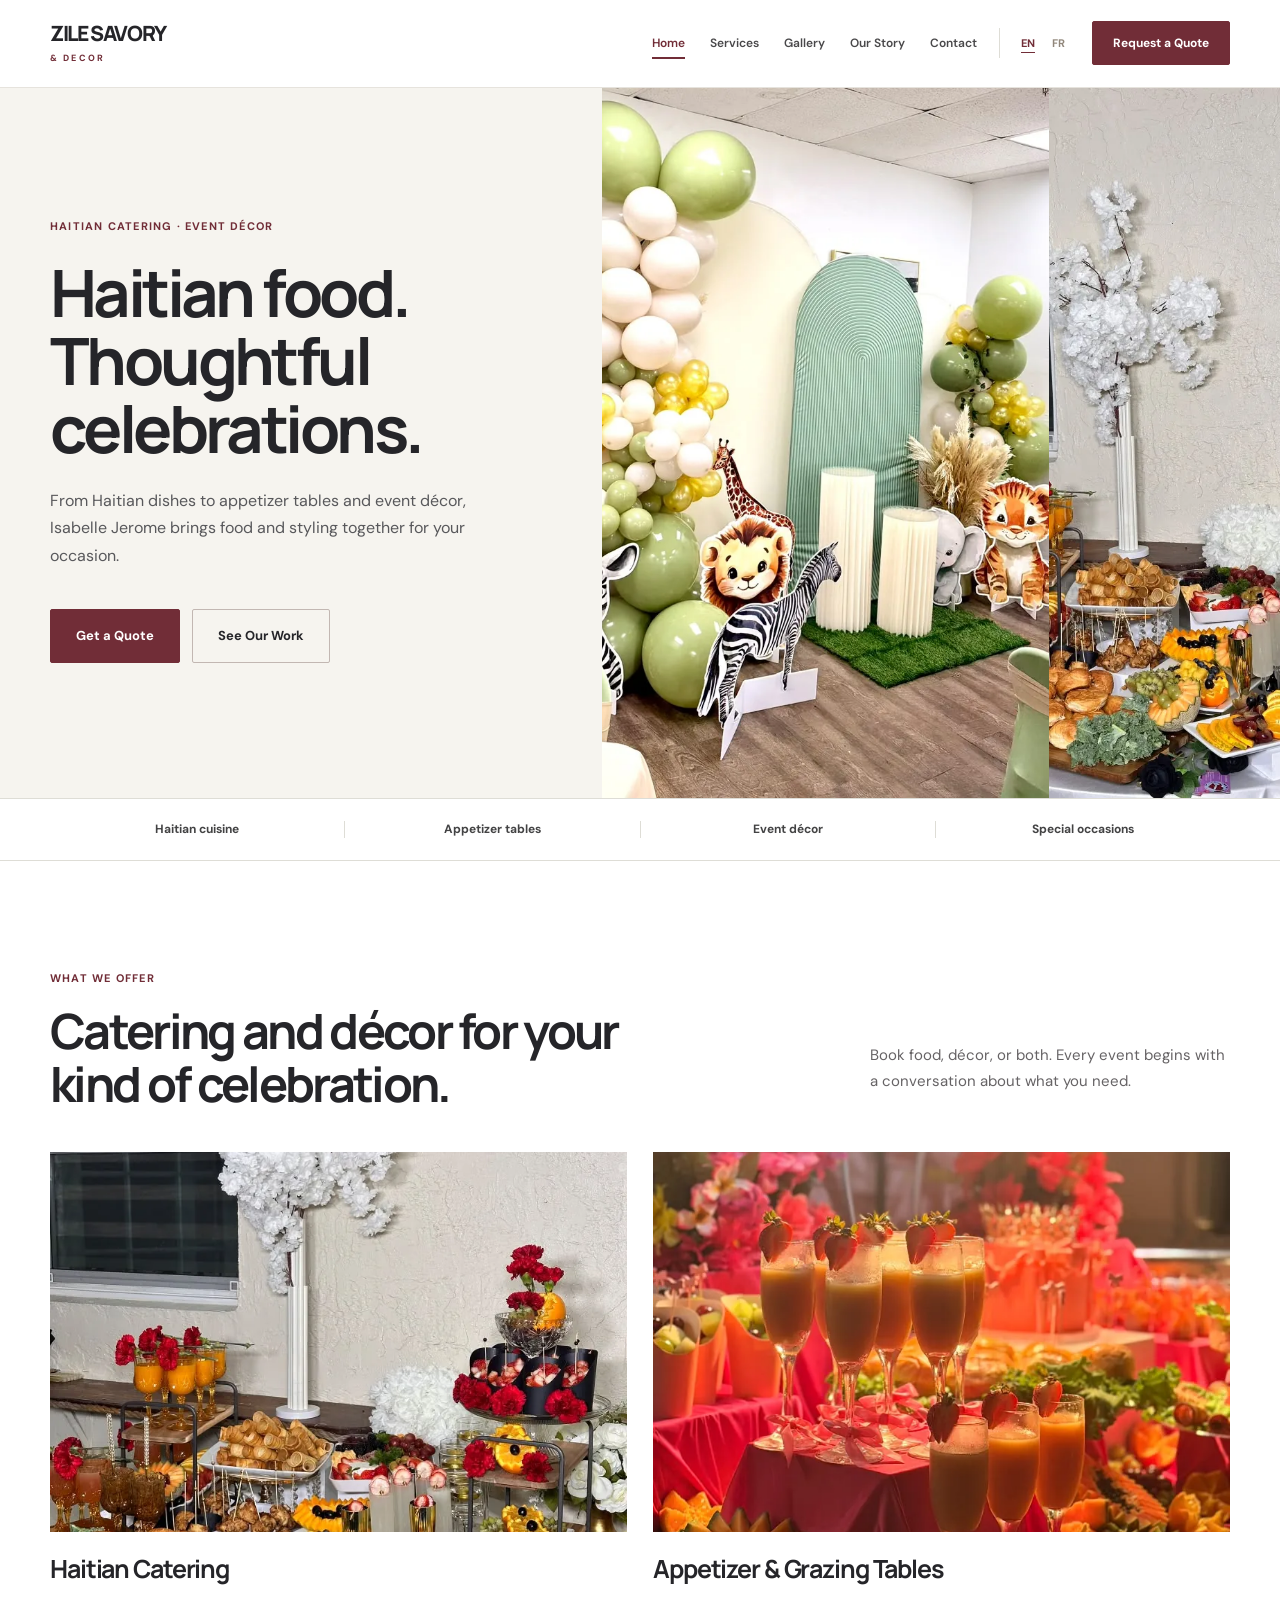
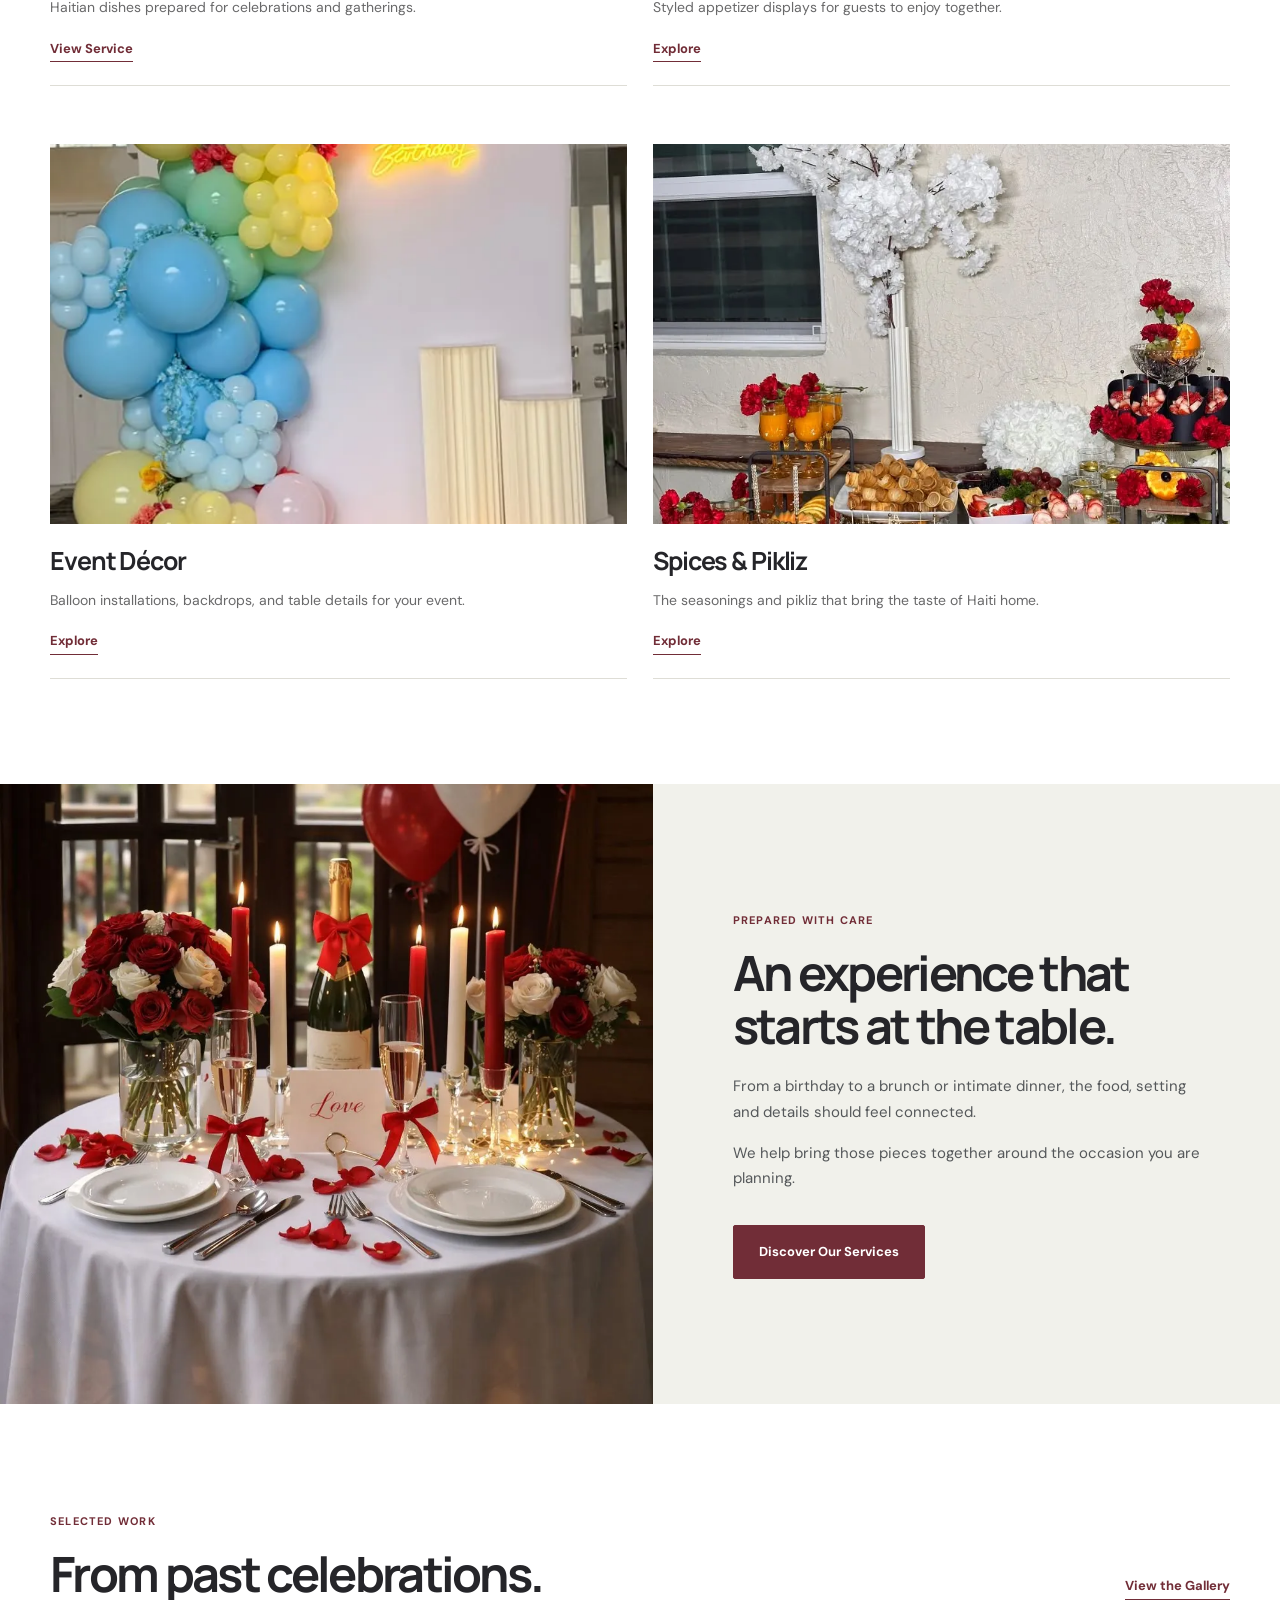
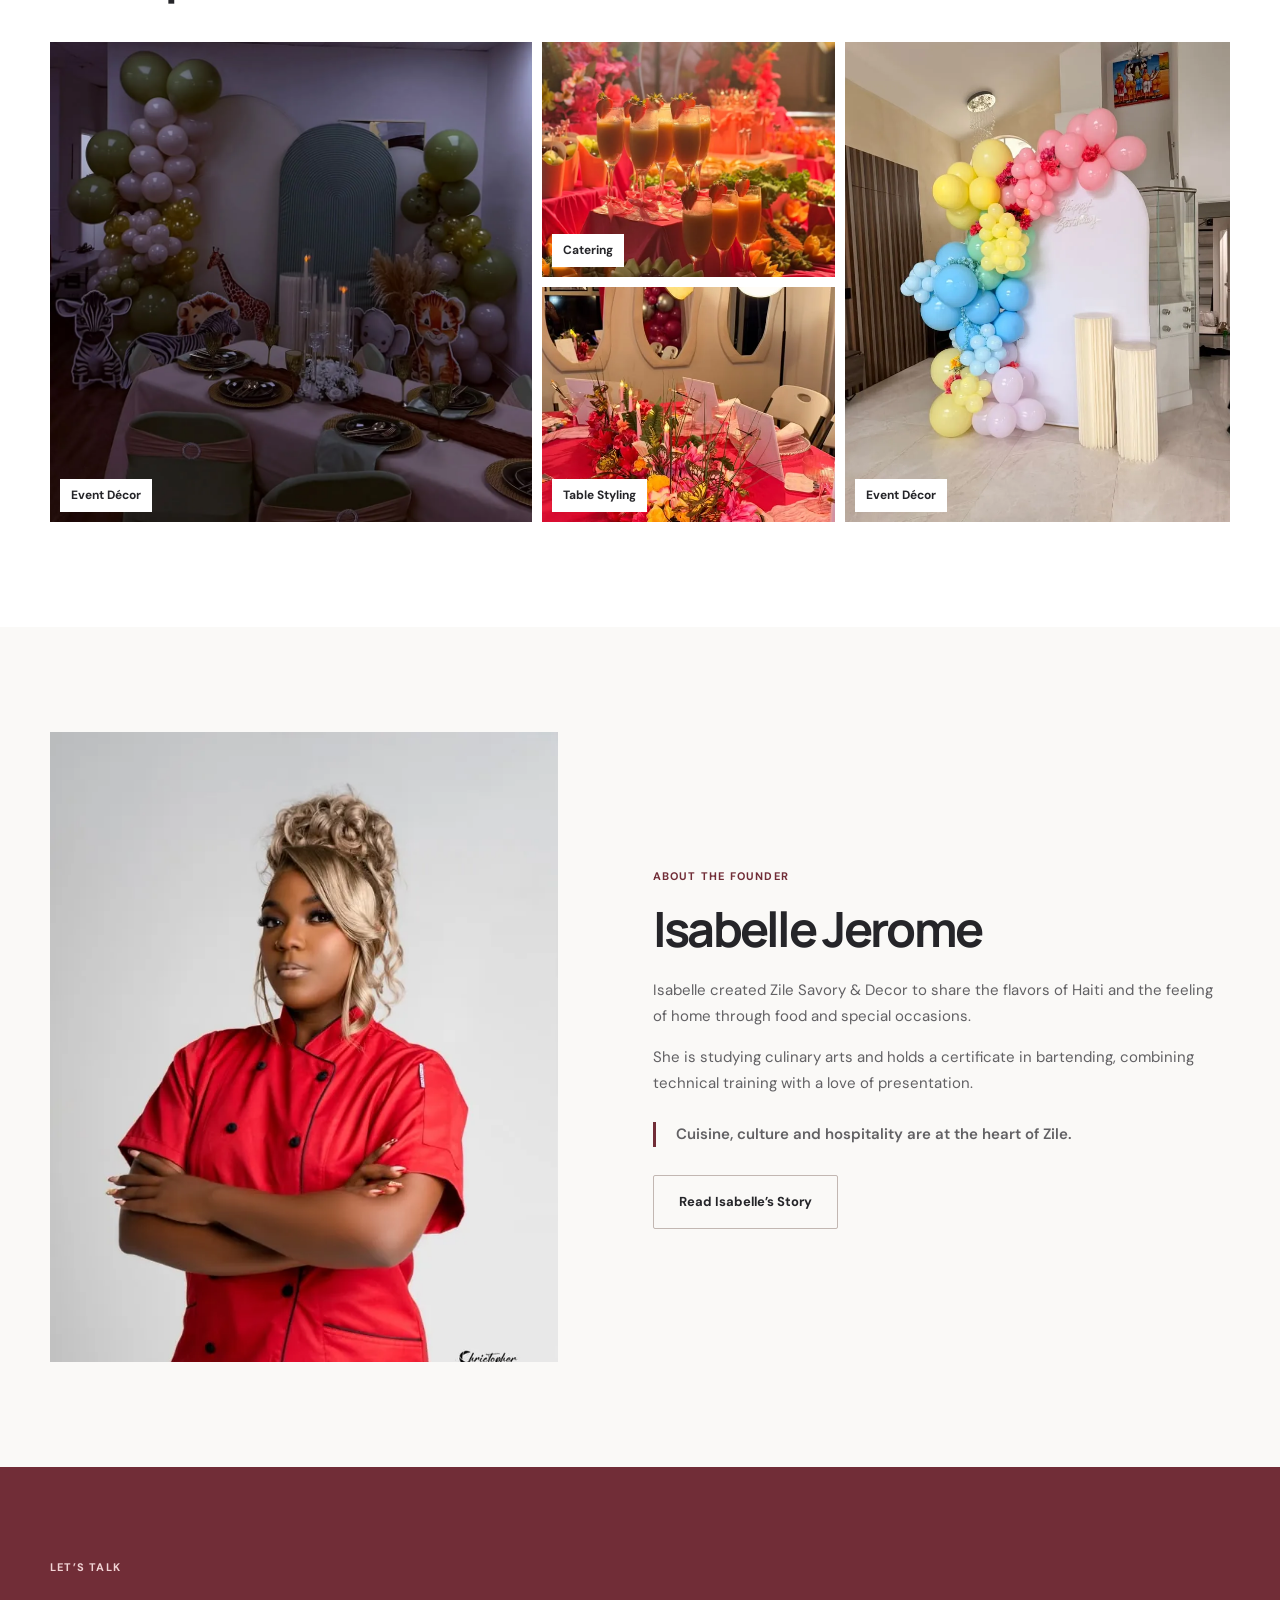
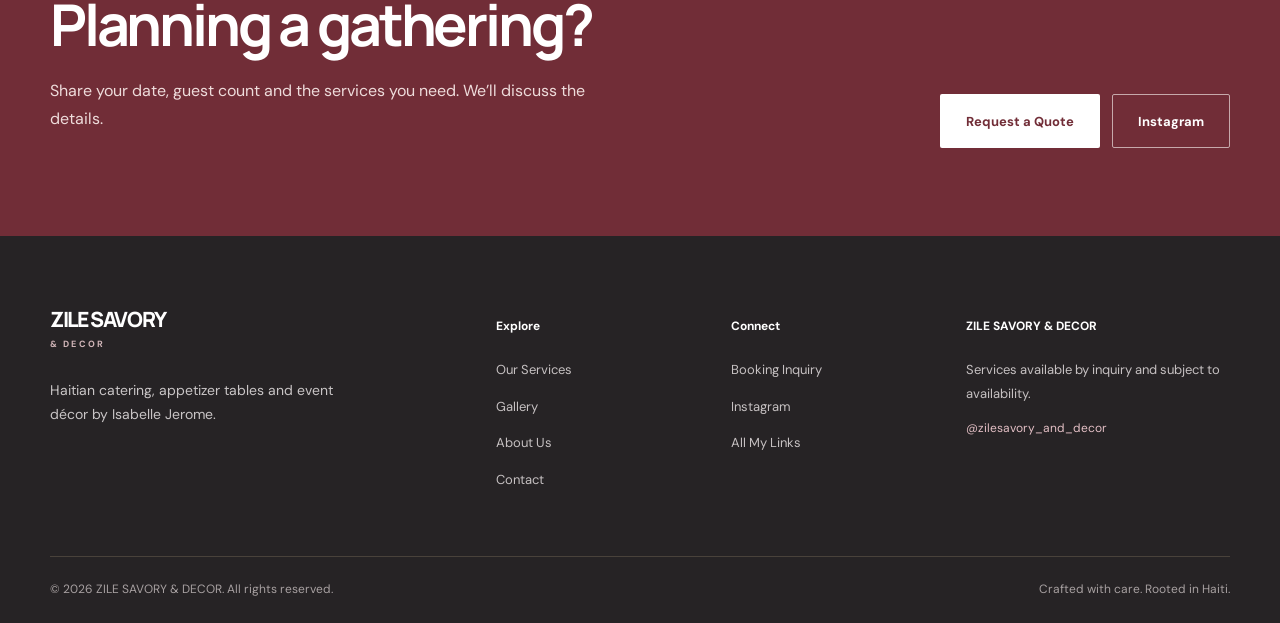
==== commit af41634e: "Link to official Zile link-in-bio from homepage footer" ====
--- a/index.html
+++ b/index.html
@@ -16,6 +16,6 @@
 <section class="section founder-section"><div class="container founder-layout"><div class="founder-image"><img class="" src="assets/isabelle-chef-crossed.webp" alt="Isabelle Jerome in red chef uniform, arms crossed" loading=lazy decoding="async" width="900" height="1100"></div><div class="founder-copy"><span class="kicker" data-i18n="founder.kicker">ABOUT THE FOUNDER</span><h2 class="section-title" data-i18n-html="founder.title">Isabelle Jerome</h2><p data-i18n="founder.p1">Isabelle created Zile Savory & Decor to share the flavors of Haiti and the feeling of home through food and special occasions.</p><p data-i18n="founder.p2">She is studying culinary arts and holds a certificate in bartending, combining technical training with a love of presentation.</p><p class="founder-note" data-i18n="founder.quote">Cuisine, culture and hospitality are at the heart of Zile.</p><a class="btn btn-outline" href="about.html" data-i18n="founder.cta">Read Isabelle’s Story</a></div></div></section>
 <section class="cta-band"><div class="container cta-layout"><div><span class="kicker kicker-light" data-i18n="cta.kicker">LET’S TALK</span><h2 class="section-title" data-i18n-html="cta.title">Planning a gathering?</h2><p data-i18n="cta.text">Share your date, guest count and the services you need. We’ll discuss the details.</p></div><div class="cta-actions"><a class="btn btn-light" href="https://form.jotform.com/261891107330048" target="_blank" rel="noopener noreferrer" data-i18n="cta.quote">Request a Quote</a><a class="btn btn-outline-light" href="https://www.instagram.com/zilesavory_and_decor/" target="_blank" rel="noopener noreferrer" data-i18n="cta.instagram">Instagram</a></div></div></section></main><footer class="site-footer"><div class="container"><div class="footer-grid"><div><a class="brand" href="index.html"><span class="brand-symbol" aria-hidden="true">ZS</span><span><span class="brand-name">ZILE SAVORY</span><span class="brand-sub">&amp; DECOR</span></span></a><p class="footer-intro" data-i18n="footer.desc">Haitian catering, appetizer tables and event décor by Isabelle Jerome.</p></div>
 <div><p class="footer-heading" data-i18n="footer.explore">Explore</p><div class="footer-links"><a href="services.html" data-i18n="footer.services">Our Services</a><a href="gallery.html" data-i18n="footer.gallery">Gallery</a><a href="about.html" data-i18n="footer.about">About Us</a><a href="contact.html" data-i18n="footer.contact">Contact</a></div></div>
-<div><p class="footer-heading" data-i18n="footer.connect">Connect</p><div class="footer-links"><a href="https://form.jotform.com/261891107330048" target="_blank" rel="noopener noreferrer" data-i18n="footer.booking">Booking Inquiry</a><a href="https://www.instagram.com/zilesavory_and_decor/" target="_blank" rel="noopener noreferrer" data-i18n="footer.social">Instagram</a></div></div>
+<div><p class="footer-heading" data-i18n="footer.connect">Connect</p><div class="footer-links"><a href="https://form.jotform.com/261891107330048" target="_blank" rel="noopener noreferrer" data-i18n="footer.booking">Booking Inquiry</a><a href="https://www.instagram.com/zilesavory_and_decor/" target="_blank" rel="noopener noreferrer" data-i18n="footer.social">Instagram</a><a href="https://zilesavoryanddecor.com/links/" data-i18n="footer.links">All My Links</a></div></div>
 <div><p class="footer-heading">ZILE SAVORY &amp; DECOR</p><p class="footer-text" data-i18n="footer.availability">Services available by inquiry and subject to availability.</p><p class="announcement social-handle">@zilesavory_and_decor</p></div></div>
 <div class="footer-bottom"><span>© <span data-year>2026</span> ZILE SAVORY &amp; DECOR. <span data-i18n="footer.rights">All rights reserved.</span></span><span>Crafted with care. Rooted in Haiti.</span></div></div></footer><script defer src="js/main.js"></script></body></html>
